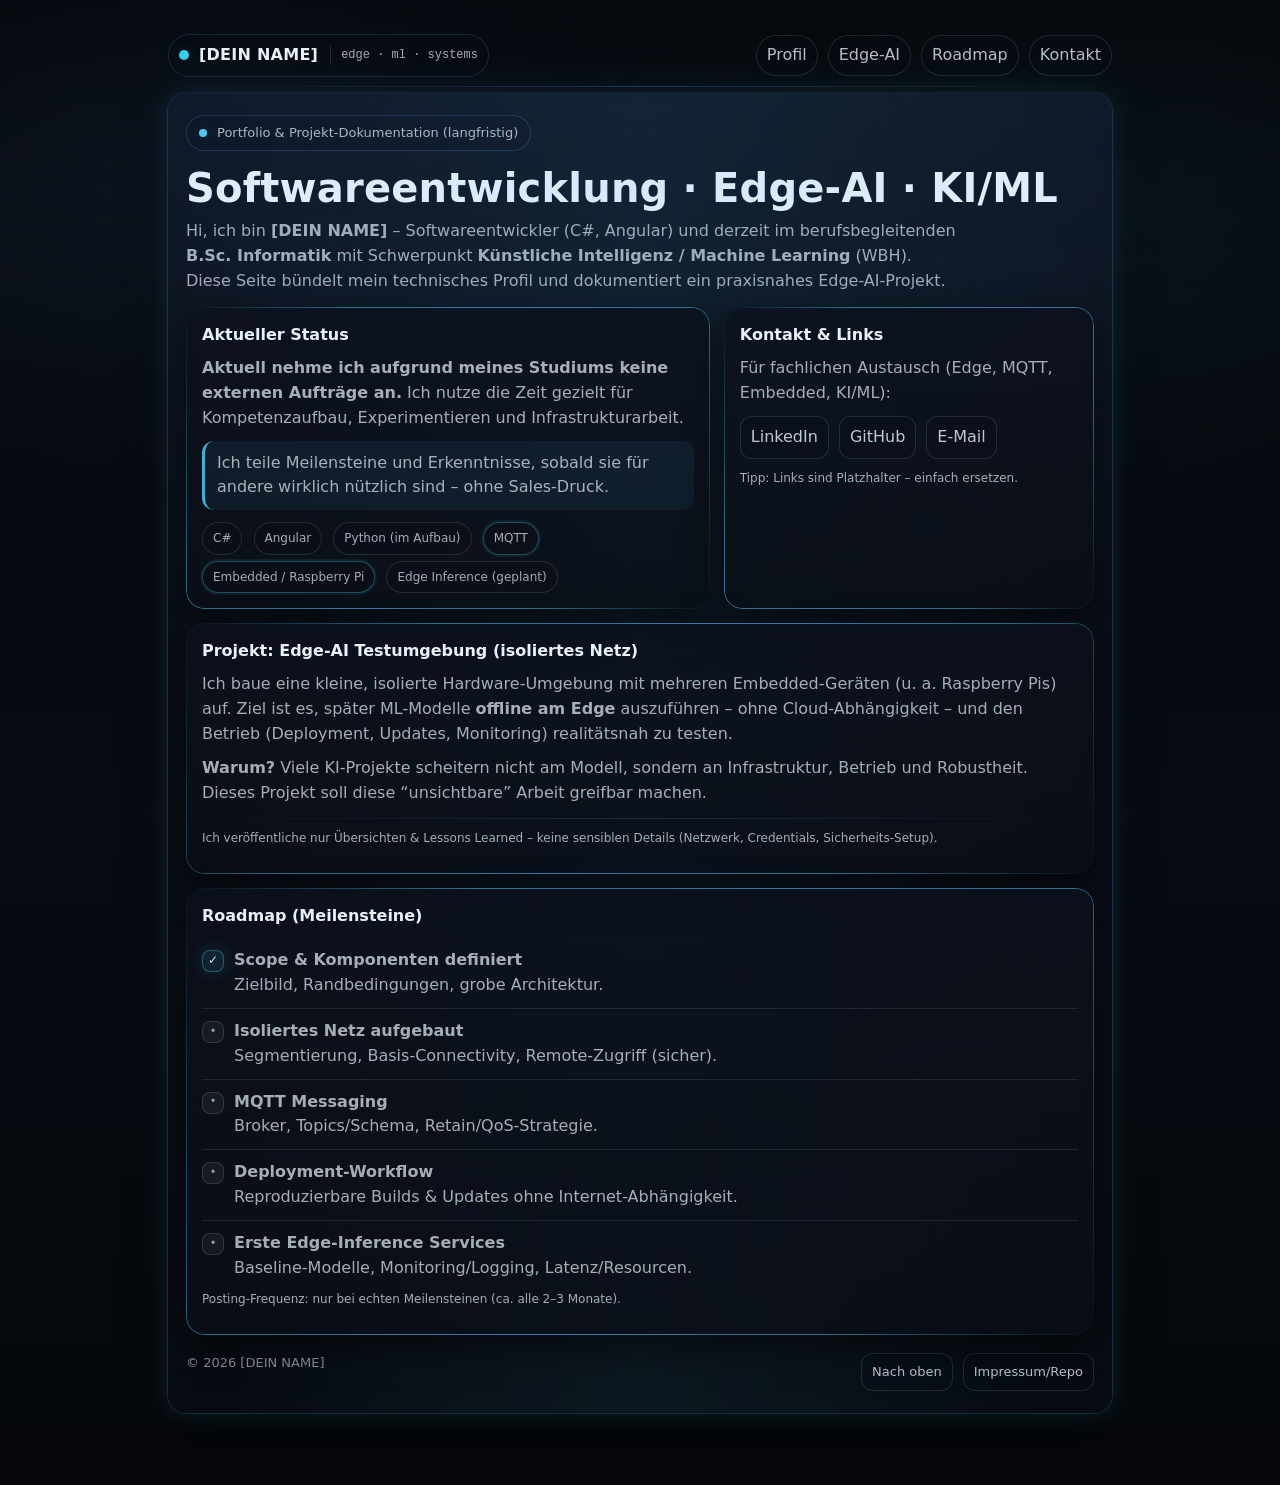
==== index.html @ f9fa4f72 "change filename" ====
<!doctype html>
<html lang="de">
<head>
  <meta charset="utf-8" />
  <meta name="viewport" content="width=device-width, initial-scale=1" />
  <title>[DEIN NAME] – Softwareentwicklung · Edge-AI · KI/ML</title>
  <meta name="description" content="Technisches Portfolio & Dokumentation eines Edge-AI-Projekts (Embedded, MQTT, Offline-Inference) – aktuell im B.Sc. Informatik mit Schwerpunkt KI/ML." />

  <style>
    :root{
      --bg0:#05070b;
      --bg1:#070b12;

      --panelA:rgba(12,17,28,.82);
      --panelB:rgba(10,14,22,.72);

      --text:#e8f1fb;
      --muted:rgba(232,241,251,.70);

      --a1:#4cc9f0;   /* neon cyan */
      --a2:#60a5fa;   /* soft blue */
      --a3:#22d3ee;   /* bright cyan */

      --shadow:0 14px 38px rgba(0,0,0,.50);
      --radius:18px;
      --max:980px;

      --mono: ui-monospace, SFMono-Regular, Menlo, Monaco, Consolas, "Liberation Mono", "Courier New", monospace;
      --sans: ui-sans-serif, system-ui, -apple-system, Segoe UI, Roboto, Helvetica, Arial, "Apple Color Emoji","Segoe UI Emoji";
    }

    *{ box-sizing:border-box; }
    html{ scroll-behavior:smooth; }
    body{
      margin:0;
      font-family:var(--sans);
      color:var(--text);
      line-height:1.55;
      background:
        radial-gradient(1100px 580px at 16% 10%, rgba(96,165,250,.10), transparent 60%),
        radial-gradient(1000px 600px at 84% 12%, rgba(76,201,240,.08), transparent 55%),
        linear-gradient(180deg, var(--bg0), var(--bg1) 55%, var(--bg0));
    }

    /* Top-Fade als Seiten-Overlay (statt Header-Fläche) */
    body::before{
      content:"";
      position:fixed;
      inset:0;
      pointer-events:none;
      z-index:5;
      background: linear-gradient(
        180deg,
        rgba(5,7,11,.55) 0%,
        rgba(5,7,11,.22) 18%,
        rgba(5,7,11,.06) 32%,
        transparent 46%
      );
    }

    /* Subtiles Tron-Grid (maskiert) */
    .gridlines{
      position:fixed;
      inset:0;
      pointer-events:none;
      z-index:1;
      opacity:.45;
      background:
        linear-gradient(to right, rgba(96,165,250,.07) 1px, transparent 1px),
        linear-gradient(to bottom, rgba(96,165,250,.05) 1px, transparent 1px);
      background-size:84px 84px;
      mask-image: radial-gradient(920px 520px at 28% 20%, rgba(0,0,0,.88), transparent 72%);
    }

    a{
      color:var(--text);
      text-decoration:none;
      border-bottom:1px solid rgba(232,241,251,.22);
    }
    a:hover{ border-bottom-color:rgba(232,241,251,.55); }

    .wrap{
      position:relative;
      z-index:10;
      max-width:var(--max);
      margin:0 auto;
      padding: 20px 18px 72px;
    }

    /* Header: komplett transparent, nur Blur + Linie */
    header{
      position:sticky;
      top:0;
      z-index:30;

      display:flex;
      align-items:center;
      justify-content:space-between;
      gap:14px;

      padding: 14px 0 16px;

      background: transparent;
      backdrop-filter: blur(10px);
      -webkit-backdrop-filter: blur(10px);
    }

    header::after{
      content:"";
      position:absolute;
      left:0; right:0;
      bottom: 6px;
      height:1px;
      background: linear-gradient(90deg, transparent, rgba(96,165,250,.45), transparent);
      opacity:.55;
      pointer-events:none;
    }

    .brand{
      display:flex;
      align-items:center;
      gap:10px;

      padding: 8px 10px;
      border-radius:999px;

      background: rgba(10,14,22,.18);
      border: 1px solid rgba(96,165,250,.18);
    }
    .brand .mark{
      width:10px; height:10px; border-radius:999px;
      background: radial-gradient(circle at 30% 30%, var(--a3), var(--a1));
      box-shadow: 0 0 18px rgba(76,201,240,.22);
    }
    .brand .name{ font-weight:650; letter-spacing:.25px; }
    .brand .tag{
      font-family:var(--mono);
      font-size:12px;
      color:rgba(232,241,251,.70);
      border-left:1px solid rgba(232,241,251,.14);
      padding-left:10px;
      margin-left:2px;
      white-space:nowrap;
    }

    nav{ display:flex; gap:10px; flex-wrap:wrap; }
    nav a{
      border-bottom:none;
      padding:7px 10px;
      border-radius:999px;
      border:1px solid rgba(232,241,251,.12);
      background: rgba(10,14,22,.18);
      color:rgba(232,241,251,.78);
    }
    nav a:hover{
      border-color: rgba(76,201,240,.32);
      box-shadow: 0 0 18px rgba(76,201,240,.16);
      color: var(--text);
    }

    /* Hero */
    .hero{
      position:relative;
      border-radius: var(--radius);
      padding: 22px 18px;
      background: linear-gradient(180deg, rgba(12,17,28,.90), rgba(10,14,22,.66));
      box-shadow:
        0 0 0 1px rgba(96,165,250,.18),
        0 0 26px rgba(76,201,240,.16),
        0 20px 44px rgba(0,0,0,.55);
      overflow:hidden;
    }
    .hero::before{
      content:"";
      position:absolute;
      inset:0;
      background:
        linear-gradient(90deg, transparent, rgba(76,201,240,.10), transparent),
        linear-gradient(180deg, rgba(96,165,250,.10), transparent 45%);
      opacity:.65;
      pointer-events:none;
    }

    .kicker{
      display:inline-flex;
      align-items:center;
      gap:10px;
      padding:7px 12px;
      border-radius:999px;
      border:1px solid rgba(96,165,250,.22);
      background: rgba(10,14,22,.28);
      color: rgba(232,241,251,.75);
      font-size:13px;
    }
    .kicker .dot{
      width:8px; height:8px; border-radius:999px;
      background: var(--a1);
      box-shadow: 0 0 18px rgba(76,201,240,.22);
    }

    h1{
      margin: 14px 0 8px;
      font-size: clamp(26px, 4vw, 40px);
      line-height:1.15;
      letter-spacing:.2px;
    }
    .sub{ margin:0; color: var(--muted); max-width: 76ch; }

    /* Grid */
    .grid{
      display:grid;
      grid-template-columns: repeat(12, 1fr);
      gap:14px;
      margin-top:14px;
    }
    .span-7{ grid-column: span 7; }
    .span-5{ grid-column: span 5; }
    .span-12{ grid-column: span 12; }

    /* Cards: Tron-Rahmen ohne HTML-Ecken */
    .card{
      position:relative;
      border-radius: var(--radius);
      padding: 16px;
      background: linear-gradient(180deg, var(--panelA), var(--panelB));
      box-shadow: var(--shadow);
      overflow:hidden;
    }

    /* 1) Gradient-Rahmen (stabil, kein Layoutbruch) */
    .card::before{
      content:"";
      position:absolute;
      inset:0;
      border-radius:inherit;
      padding:1px;
      background: linear-gradient(120deg,
        transparent 0%,
        rgba(76,201,240,.72) 24%,
        rgba(96,165,250,.92) 50%,
        rgba(76,201,240,.72) 76%,
        transparent 100%);
      -webkit-mask:
        linear-gradient(#000 0 0) content-box,
        linear-gradient(#000 0 0);
      -webkit-mask-composite: xor;
              mask-composite: exclude;
      pointer-events:none;
      opacity:.72;
    }

    /* 2) Corner-Segmente per CSS (keine Spans mehr) */
    .card{
      --c: rgba(96,165,250,.90);
      --cw: 16px;   /* Corner-Länge */
      --ct: 2px;    /* Corner-Dicke */
      --ci: 10px;   /* Corner-Abstand nach innen */
    }

    .card .corners{
      position:absolute;
      inset:0;
      border-radius:inherit;
      pointer-events:none;
      /* 8 Linien: je 2 pro Ecke (horizontal + vertikal) */
      background:
        /* TL */
        linear-gradient(var(--c),var(--c)) left  var(--ci) top    var(--ci) / var(--cw) var(--ct) no-repeat,
        linear-gradient(var(--c),var(--c)) left  var(--ci) top    var(--ci) / var(--ct) var(--cw) no-repeat,
        /* TR */
        linear-gradient(var(--c),var(--c)) right var(--ci) top    var(--ci) / var(--cw) var(--ct) no-repeat,
        linear-gradient(var(--c),var(--c)) right var(--ci) top    var(--ci) / var(--ct) var(--cw) no-repeat,
        /* BL */
        linear-gradient(var(--c),var(--c)) left  var(--ci) bottom var(--ci) / var(--cw) var(--ct) no-repeat,
        linear-gradient(var(--c),var(--c)) left  var(--ci) bottom var(--ci) / var(--ct) var(--cw) no-repeat,
        /* BR */
        linear-gradient(var(--c),var(--c)) right var(--ci) bottom var(--ci) / var(--cw) var(--ct) no-repeat,
        linear-gradient(var(--c),var(--c)) right var(--ci) bottom var(--ci) / var(--ct) var(--cw) no-repeat;
      filter: drop-shadow(0 0 10px rgba(76,201,240,.14));
      opacity:.78;
    }

    /* 3) Subtiles Glow (nur als Effekt, nicht als Rahmen) */
    .card::after{
      content:"";
      position:absolute;
      inset:-1px;
      border-radius:inherit;
      box-shadow:
        0 0 18px rgba(76,201,240,.20),
        inset 0 0 14px rgba(76,201,240,.07);
      opacity:.52;
      pointer-events:none;
      transition: opacity .18s ease;
    }
    .card:hover::after{ opacity:.82; }

    .card h2{ margin:0 0 8px; font-size:16px; }
    .card p{ margin:0 0 10px; color: var(--muted); }

    .note{
      border-left: 3px solid rgba(76,201,240,.85);
      padding: 10px 12px;
      background: rgba(76,201,240,.07);
      border-radius: 12px;
      color: var(--muted);
    }

    .badges{ margin-top: 6px; }
    .badge{
      display:inline-block;
      padding:6px 10px;
      border-radius:999px;
      border:1px solid rgba(232,241,251,.12);
      background: rgba(10,14,22,.20);
      color: rgba(232,241,251,.70);
      font-size:12px;
      margin: 6px 6px 0 0;
    }
    .badge.accent{
      border-color: rgba(76,201,240,.35);
      box-shadow: 0 0 0 2px rgba(76,201,240,.08);
    }

    .links{ display:flex; gap:10px; flex-wrap:wrap; }
    .links a{
      border-bottom:none;
      padding:8px 10px;
      border-radius: 12px;
      border:1px solid rgba(232,241,251,.12);
      background: rgba(10,14,22,.18);
      color: rgba(232,241,251,.82);
    }
    .links a:hover{
      border-color: rgba(76,201,240,.32);
      box-shadow: 0 0 18px rgba(76,201,240,.16);
    }

    .divider{
      height:1px;
      background: linear-gradient(90deg, transparent, rgba(96,165,250,.25), transparent);
      margin-top: 12px;
      opacity: .75;
    }

    /* Roadmap */
    .roadmap{ list-style:none; padding:0; margin:10px 0 0; }
    .roadmap li{
      display:flex;
      gap:10px;
      align-items:flex-start;
      padding:10px 0;
      border-top:1px solid rgba(232,241,251,.10);
      color: var(--muted);
    }
    .roadmap li:first-child{ border-top:none; }
    .check, .todo{
      width:22px; height:22px;
      border-radius:8px;
      display:grid; place-items:center;
      flex:0 0 auto;
      margin-top:2px;
      font-family:var(--mono);
      font-size:12px;
      border:1px solid rgba(232,241,251,.14);
    }
    .check{
      background: rgba(76,201,240,.10);
      border-color: rgba(76,201,240,.35);
      box-shadow: 0 0 18px rgba(76,201,240,.16);
      color: rgba(232,241,251,.92);
    }
    .todo{
      background: rgba(232,241,251,.05);
      color: rgba(232,241,251,.60);
    }

    footer{
      margin-top:18px;
      color: rgba(232,241,251,.60);
      font-size:13px;
      display:flex;
      justify-content:space-between;
      gap:10px;
      flex-wrap:wrap;
    }
    .small{ color: rgba(232,241,251,.58); font-size:12px; }

    @media (max-width: 860px){
      .span-7, .span-5{ grid-column: span 12; }
      nav{ display:none; }
      header{ padding-bottom:14px; }
    }
  </style>
</head>

<body>
  <div class="gridlines" aria-hidden="true"></div>

  <div class="wrap">
    <header>
      <div class="brand">
        <span class="mark" aria-hidden="true"></span>
        <span class="name">[DEIN NAME]</span>
        <span class="tag">edge · ml · systems</span>
        <!-- Logo später:
          <img src="logo.png" alt="[DEIN NAME] Logo" style="height:28px; margin-left:8px;" />
        -->
      </div>

      <nav>
        <a href="#profil">Profil</a>
        <a href="#projekt">Edge-AI</a>
        <a href="#roadmap">Roadmap</a>
        <a href="#kontakt">Kontakt</a>
      </nav>
    </header>

    <section class="hero" id="profil">
      <span class="kicker"><span class="dot"></span> Portfolio & Projekt-Dokumentation (langfristig)</span>

      <h1>Softwareentwicklung · Edge-AI · KI/ML</h1>
      <p class="sub">
        Hi, ich bin <strong>[DEIN NAME]</strong> – Softwareentwickler (C#, Angular) und derzeit im berufsbegleitenden
        <strong>B.Sc. Informatik</strong> mit Schwerpunkt <strong>Künstliche Intelligenz / Machine Learning</strong> (WBH).
        Diese Seite bündelt mein technisches Profil und dokumentiert ein praxisnahes Edge-AI-Projekt.
      </p>

      <div class="grid">
        <div class="card span-7">
          <h2>Aktueller Status</h2>
          <p>
            <strong>Aktuell nehme ich aufgrund meines Studiums keine externen Aufträge an.</strong>
            Ich nutze die Zeit gezielt für Kompetenzaufbau, Experimentieren und Infrastrukturarbeit.
          </p>
          <div class="note">
            Ich teile Meilensteine und Erkenntnisse, sobald sie für andere wirklich nützlich sind – ohne Sales-Druck.
          </div>

          <div class="badges">
            <span class="badge">C#</span>
            <span class="badge">Angular</span>
            <span class="badge">Python (im Aufbau)</span>
            <span class="badge accent">MQTT</span>
            <span class="badge accent">Embedded / Raspberry Pi</span>
            <span class="badge">Edge Inference (geplant)</span>
          </div>
        </div>

        <div class="card span-5" id="kontakt">
          <h2>Kontakt & Links</h2>
          <p>Für fachlichen Austausch (Edge, MQTT, Embedded, KI/ML):</p>
          <div class="links">
            <a href="[LINKEDIN-URL]" target="_blank" rel="noreferrer">LinkedIn</a>
            <a href="[GITHUB-URL]" target="_blank" rel="noreferrer">GitHub</a>
            <a href="mailto:[DEINE-MAIL]">E-Mail</a>
          </div>
          <p class="small" style="margin-top:10px;">Tipp: Links sind Platzhalter – einfach ersetzen.</p>
        </div>

        <div class="card span-12" id="projekt">
          <h2>Projekt: Edge-AI Testumgebung (isoliertes Netz)</h2>
          <p>
            Ich baue eine kleine, isolierte Hardware-Umgebung mit mehreren Embedded-Geräten (u. a. Raspberry Pis) auf.
            Ziel ist es, später ML-Modelle <strong>offline am Edge</strong> auszuführen – ohne Cloud-Abhängigkeit – und den Betrieb
            (Deployment, Updates, Monitoring) realitätsnah zu testen.
          </p>
          <p>
            <strong>Warum?</strong> Viele KI-Projekte scheitern nicht am Modell, sondern an Infrastruktur, Betrieb und Robustheit.
            Dieses Projekt soll diese “unsichtbare” Arbeit greifbar machen.
          </p>
          <div class="divider" aria-hidden="true"></div>
          <p class="small" style="margin-top:10px;">
            Ich veröffentliche nur Übersichten & Lessons Learned – keine sensiblen Details (Netzwerk, Credentials, Sicherheits-Setup).
          </p>
        </div>

        <div class="card span-12" id="roadmap">
          <h2>Roadmap (Meilensteine)</h2>
          <ul class="roadmap">
            <li>
              <span class="check">✓</span>
              <div><strong>Scope & Komponenten definiert</strong><br/>Zielbild, Randbedingungen, grobe Architektur.</div>
            </li>
            <li>
              <span class="todo">•</span>
              <div><strong>Isoliertes Netz aufgebaut</strong><br/>Segmentierung, Basis-Connectivity, Remote-Zugriff (sicher).</div>
            </li>
            <li>
              <span class="todo">•</span>
              <div><strong>MQTT Messaging</strong><br/>Broker, Topics/Schema, Retain/QoS-Strategie.</div>
            </li>
            <li>
              <span class="todo">•</span>
              <div><strong>Deployment-Workflow</strong><br/>Reproduzierbare Builds & Updates ohne Internet-Abhängigkeit.</div>
            </li>
            <li>
              <span class="todo">•</span>
              <div><strong>Erste Edge-Inference Services</strong><br/>Baseline-Modelle, Monitoring/Logging, Latenz/Resourcen.</div>
            </li>
          </ul>
          <p class="small">Posting-Frequenz: nur bei echten Meilensteinen (ca. alle 2–3 Monate).</p>
        </div>
      </div>

      <footer>
        <div>© <span id="year"></span> [DEIN NAME]</div>
        <div class="links">
          <a href="#profil">Nach oben</a>
          <a href="[IMPRINT-URL-ODER-REPO]" target="_blank" rel="noreferrer">Impressum/Repo</a>
        </div>
      </footer>
    </section>
  </div>

  <script>
    document.getElementById("year").textContent = new Date().getFullYear();
  </script>
</body>
</html>
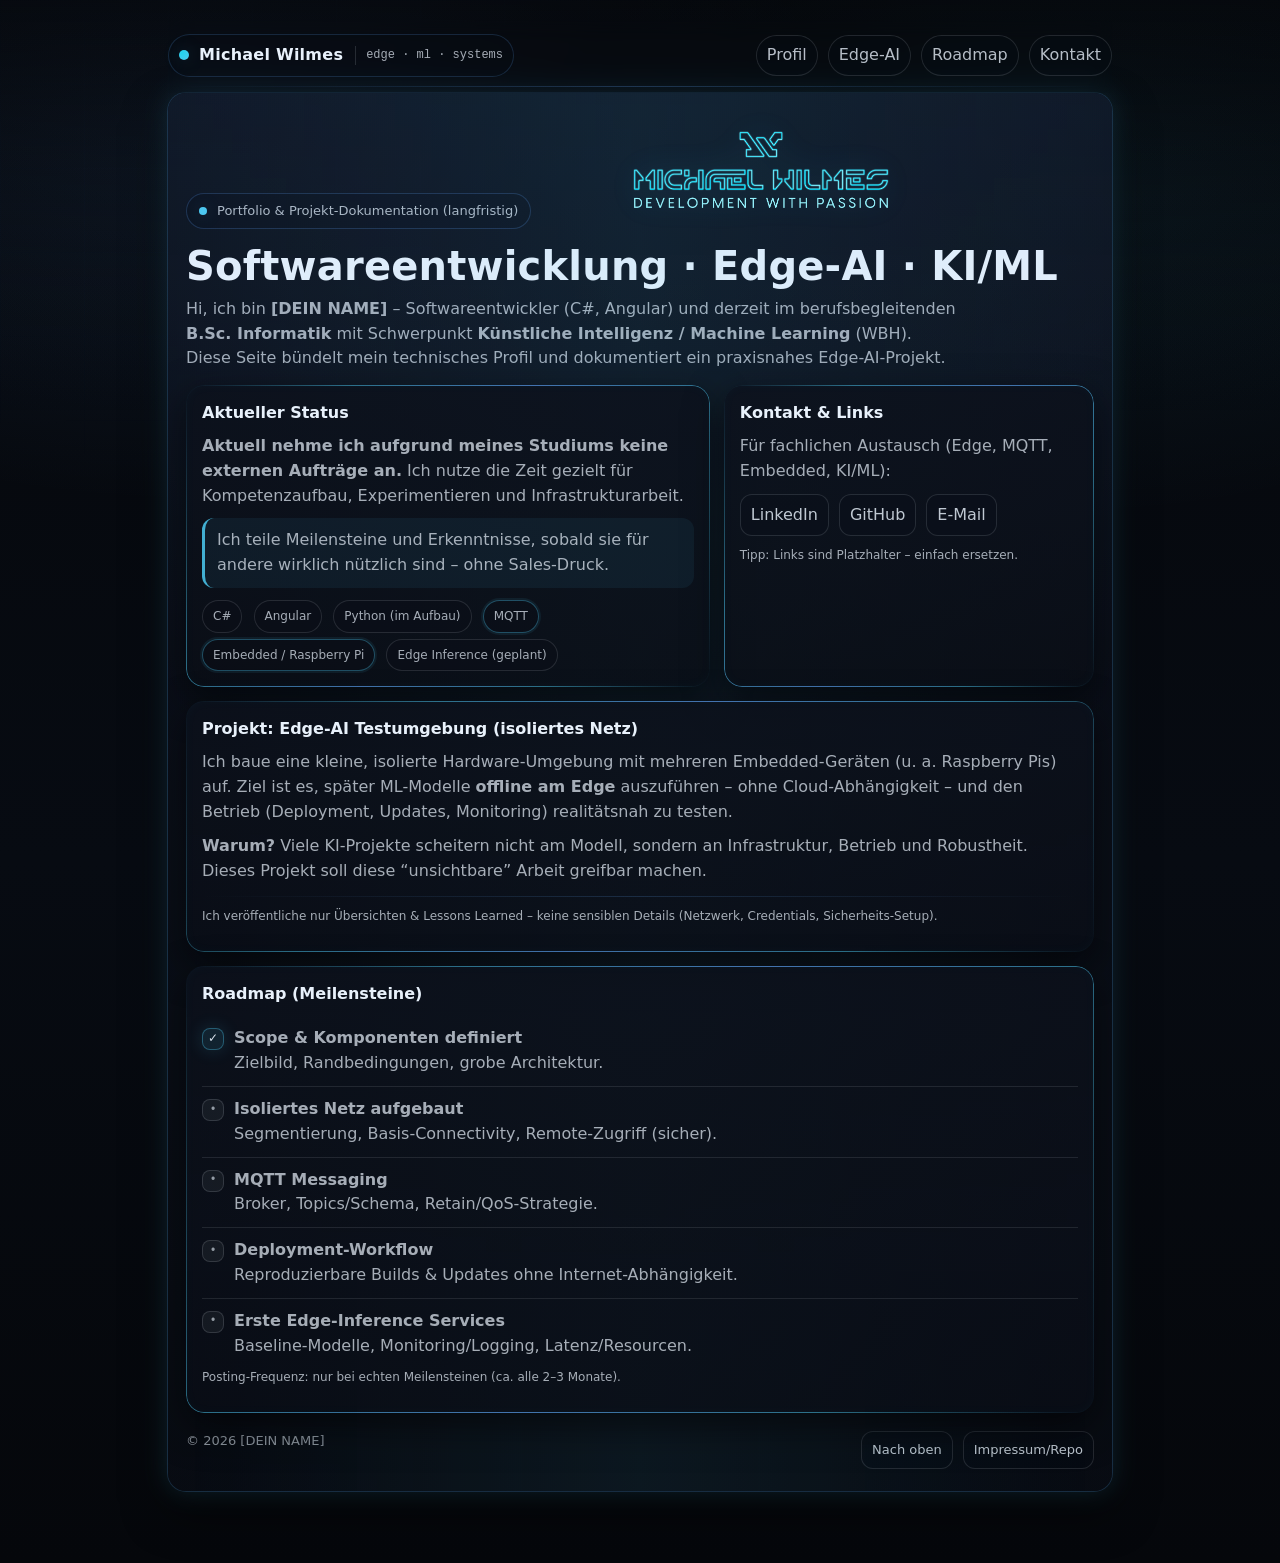
==== commit 6adeb263: "change logo" ====
--- a/index.html
+++ b/index.html
@@ -386,6 +386,37 @@
     }
     .small{ color: rgba(232,241,251,.58); font-size:12px; }
 
+    .brand img.logo {
+  height: 34px;           /* Header-Größe */
+  width: auto;
+  display: block;
+  opacity: .95;           /* leicht gedimmt, wirkt edel */
+  filter: drop-shadow(0 0 10px rgba(76,201,240,.18));
+}
+
+@media (max-width: 860px){
+  .brand img.logo { height: 30px; }
+}
+
+/* Optional: großes Logo im Hero */
+.hero-logo {
+  margin: 10px 0 6px;
+  display: inline-flex;
+  align-items: center;
+  gap: 12px;
+}
+
+.hero-logo img {
+  height: 90px;           /* Hero-Größe */
+  width: auto;
+  display: block;
+  filter: drop-shadow(0 0 18px rgba(76,201,240,.22));
+  opacity: .98;
+}
+
+@media (max-width: 860px){
+  .hero-logo img { height: 70px; }
+}
     @media (max-width: 860px){
       .span-7, .span-5{ grid-column: span 12; }
       nav{ display:none; }
@@ -401,7 +432,7 @@
     <header>
       <div class="brand">
         <span class="mark" aria-hidden="true"></span>
-        <span class="name">[DEIN NAME]</span>
+        <span class="name">Michael Wilmes</span>
         <span class="tag">edge · ml · systems</span>
         <!-- Logo später:
           <img src="logo.png" alt="[DEIN NAME] Logo" style="height:28px; margin-left:8px;" />
@@ -418,6 +449,9 @@
 
     <section class="hero" id="profil">
       <span class="kicker"><span class="dot"></span> Portfolio & Projekt-Dokumentation (langfristig)</span>
+      <div class="hero-logo">
+        <img src="assets/logo_2.png" alt="Michael Wilmes Logo" />
+      </div>
 
       <h1>Softwareentwicklung · Edge-AI · KI/ML</h1>
       <p class="sub">
@@ -517,4 +551,5 @@
     document.getElementById("year").textContent = new Date().getFullYear();
   </script>
 </body>
+
 </html>
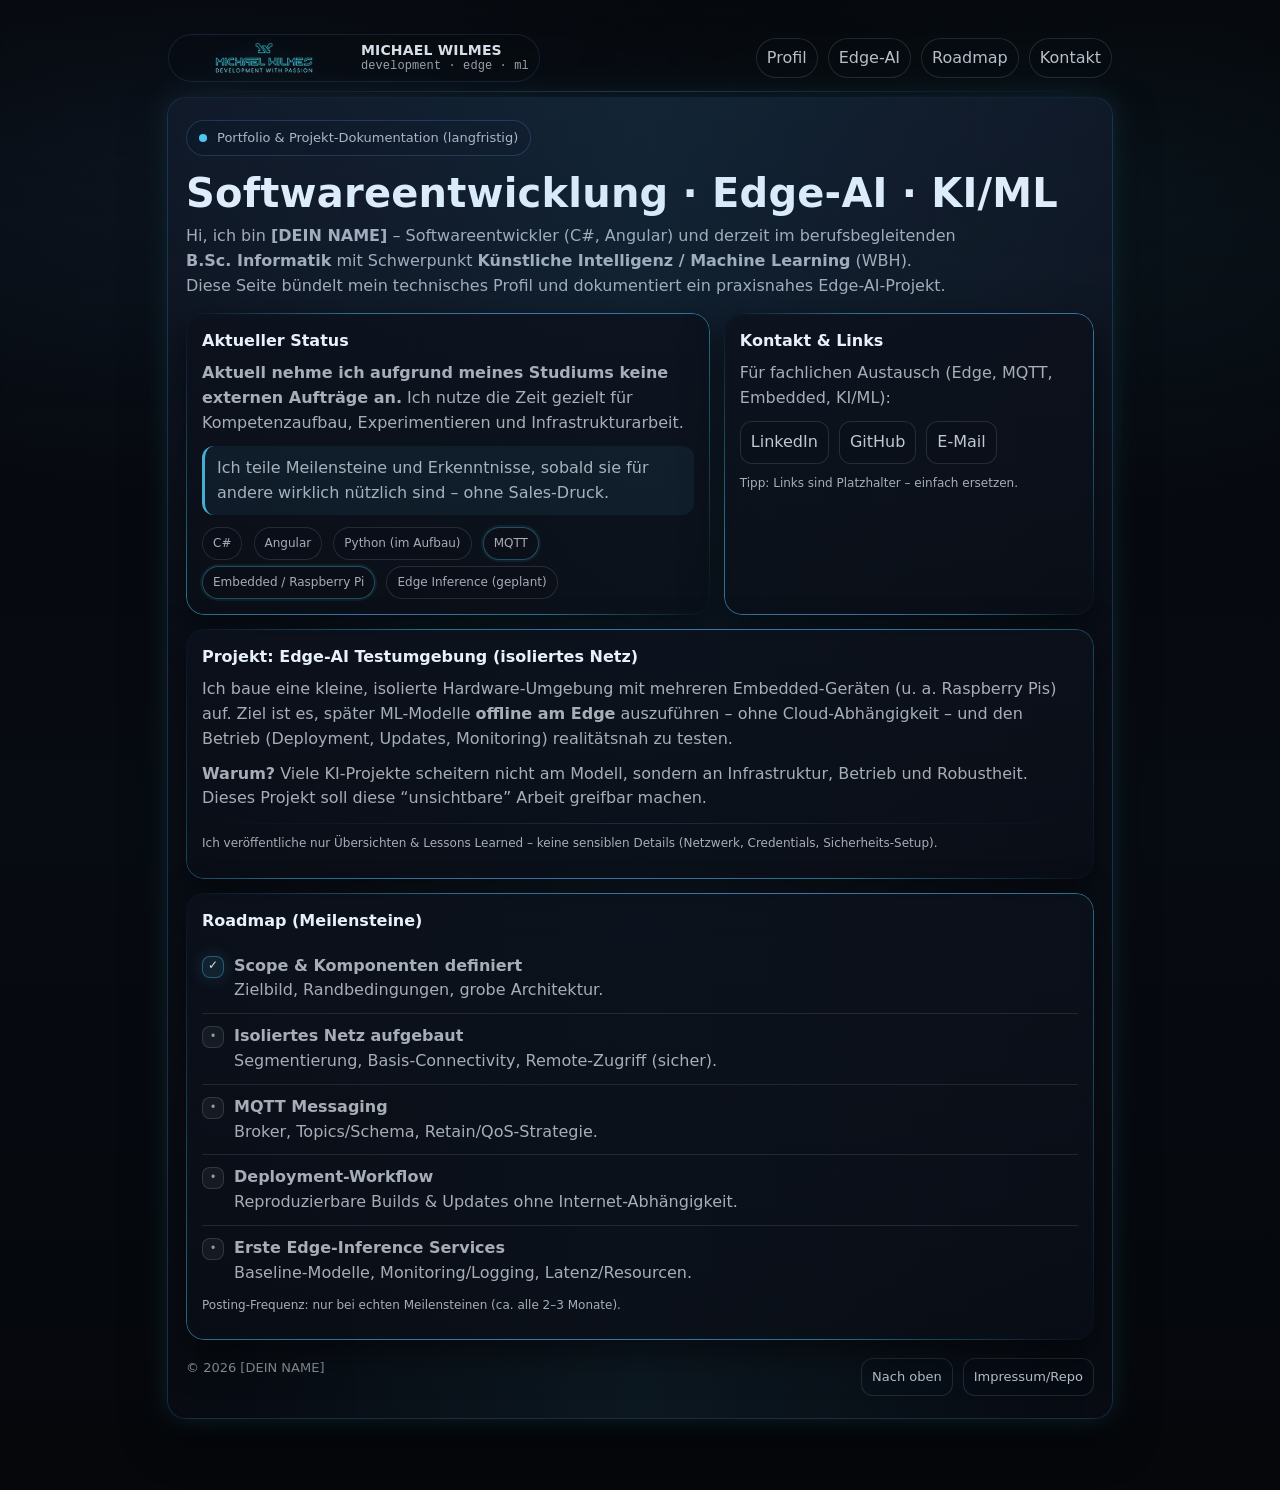
==== commit 82adb4db: "more changes" ====
--- a/index.html
+++ b/index.html
@@ -88,60 +88,87 @@
     }
 
     /* Header: komplett transparent, nur Blur + Linie */
-    header{
-      position:sticky;
-      top:0;
-      z-index:30;
-
-      display:flex;
-      align-items:center;
-      justify-content:space-between;
-      gap:14px;
-
-      padding: 14px 0 16px;
-
-      background: transparent;
-      backdrop-filter: blur(10px);
-      -webkit-backdrop-filter: blur(10px);
-    }
-
-    header::after{
-      content:"";
-      position:absolute;
-      left:0; right:0;
-      bottom: 6px;
-      height:1px;
-      background: linear-gradient(90deg, transparent, rgba(96,165,250,.45), transparent);
-      opacity:.55;
-      pointer-events:none;
-    }
-
-    .brand{
-      display:flex;
-      align-items:center;
-      gap:10px;
-
-      padding: 8px 10px;
-      border-radius:999px;
-
-      background: rgba(10,14,22,.18);
-      border: 1px solid rgba(96,165,250,.18);
-    }
-    .brand .mark{
-      width:10px; height:10px; border-radius:999px;
-      background: radial-gradient(circle at 30% 30%, var(--a3), var(--a1));
-      box-shadow: 0 0 18px rgba(76,201,240,.22);
-    }
-    .brand .name{ font-weight:650; letter-spacing:.25px; }
-    .brand .tag{
-      font-family:var(--mono);
-      font-size:12px;
-      color:rgba(232,241,251,.70);
-      border-left:1px solid rgba(232,241,251,.14);
-      padding-left:10px;
-      margin-left:2px;
-      white-space:nowrap;
-    }
+header{
+  position: sticky;
+  top: 0;
+  z-index: 30;
+
+  display: flex;
+  align-items: center;
+  justify-content: space-between;
+  gap: 14px;
+
+  padding: 14px 0 16px;
+
+  /* WICHTIG: kein eigener Hintergrund */
+  background: transparent;
+
+  /* Blur ja, aber ohne dunklen Balken */
+  backdrop-filter: blur(8px);
+  -webkit-backdrop-filter: blur(8px);
+}
+
+/* nur eine Tron-Linie, kein Block */
+header::after{
+  content:"";
+  position:absolute;
+  left:0; right:0;
+  bottom: 6px;
+  height:1px;
+  background: linear-gradient(90deg, transparent, rgba(96,165,250,.45), transparent);
+  opacity:.55;
+  pointer-events:none;
+}
+
+.brand{
+  display:flex;
+  align-items:center;
+  gap:12px;
+
+  /* Dezent, damit es nicht wie ein Button wirkt */
+  padding: 6px 10px;
+  border-radius: 999px;
+
+  background: rgba(10,14,22,.08);
+  border: 1px solid rgba(96,165,250,.14);
+}
+
+.brand img.logo{
+  height: 34px;
+  width: auto;
+  display:block;
+  flex: 0 0 auto;
+  opacity: .98;
+  filter: drop-shadow(0 0 10px rgba(76,201,240,.14));
+}
+
+.brand-text{
+  display:flex;
+  flex-direction:column;
+  gap:2px;
+  line-height:1.1;
+}
+
+.brand-name{
+  font-weight: 650;
+  letter-spacing: .18px;
+  font-size: 14px;
+  color: rgba(232,241,251,.92);
+}
+
+.brand-tag{
+  font-family: var(--mono);
+  font-size: 12px;
+  letter-spacing: .10px;
+  color: rgba(232,241,251,.65);
+}
+
+@media (max-width: 860px){
+  .brand{ padding: 6px 9px; gap:10px; }
+  .brand img.logo{ height: 30px; }
+  .brand-name{ font-size: 13px; }
+  .brand-tag{ font-size: 11px; }
+}
 
     nav{ display:flex; gap:10px; flex-wrap:wrap; }
     nav a{
@@ -430,14 +457,14 @@
 
   <div class="wrap">
     <header>
-      <div class="brand">
-        <span class="mark" aria-hidden="true"></span>
-        <span class="name">Michael Wilmes</span>
-        <span class="tag">edge · ml · systems</span>
-        <!-- Logo später:
-          <img src="logo.png" alt="[DEIN NAME] Logo" style="height:28px; margin-left:8px;" />
-        -->
+    <div class="brand">
+      <img class="logo" src="assets/logo_2.png" alt="Michael Wilmes Logo" />
+      <div class="brand-text">
+        <div class="brand-name">MICHAEL WILMES</div>
+        <div class="brand-tag">development · edge · ml</div>
       </div>
+    </div>
+
 
       <nav>
         <a href="#profil">Profil</a>
@@ -449,9 +476,7 @@
 
     <section class="hero" id="profil">
       <span class="kicker"><span class="dot"></span> Portfolio & Projekt-Dokumentation (langfristig)</span>
-      <div class="hero-logo">
-        <img src="assets/logo_2.png" alt="Michael Wilmes Logo" />
-      </div>
+ 
 
       <h1>Softwareentwicklung · Edge-AI · KI/ML</h1>
       <p class="sub">
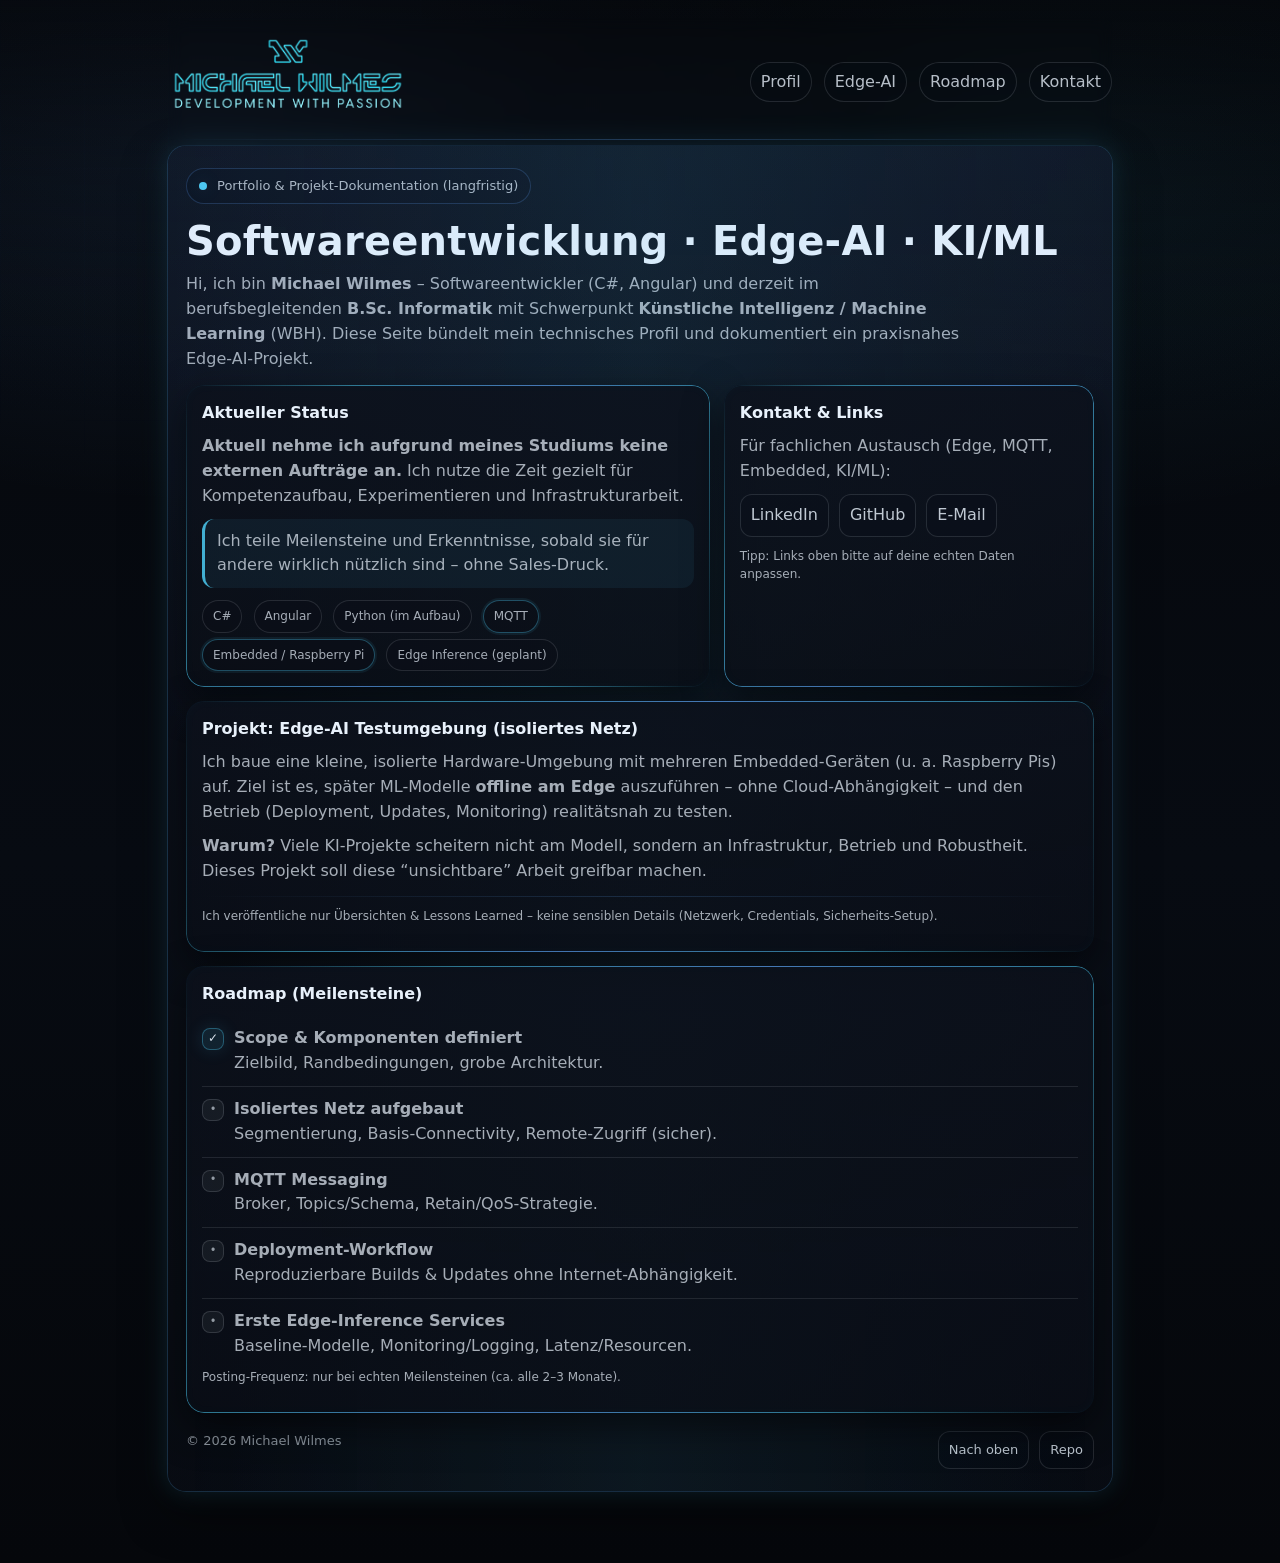
==== commit 66be68d1: "adapt logo" ====
--- a/index.html
+++ b/index.html
@@ -3,10 +3,14 @@
 <head>
   <meta charset="utf-8" />
   <meta name="viewport" content="width=device-width, initial-scale=1" />
-  <title>[DEIN NAME] – Softwareentwicklung · Edge-AI · KI/ML</title>
-  <meta name="description" content="Technisches Portfolio & Dokumentation eines Edge-AI-Projekts (Embedded, MQTT, Offline-Inference) – aktuell im B.Sc. Informatik mit Schwerpunkt KI/ML." />
+  <title>Michael Wilmes – Softwareentwicklung · Edge-AI · KI/ML</title>
+  <meta name="description" content="Technisches Portfolio & Dokumentation eines Edge-AI-Projekts (Embedded, MQTT, Offline-Inference) – B.Sc. Informatik mit Schwerpunkt KI/ML." />
 
   <style>
+    /* ==========================================================
+       TRON (dezent, seriös, lesbar) – kompletter Style-Branch
+       ========================================================== */
+
     :root{
       --bg0:#05070b;
       --bg1:#070b12;
@@ -20,6 +24,8 @@
       --a1:#4cc9f0;   /* neon cyan */
       --a2:#60a5fa;   /* soft blue */
       --a3:#22d3ee;   /* bright cyan */
+
+      --line:rgba(232,241,251,.12);
 
       --shadow:0 14px 38px rgba(0,0,0,.50);
       --radius:18px;
@@ -36,13 +42,14 @@
       font-family:var(--sans);
       color:var(--text);
       line-height:1.55;
+
       background:
         radial-gradient(1100px 580px at 16% 10%, rgba(96,165,250,.10), transparent 60%),
         radial-gradient(1000px 600px at 84% 12%, rgba(76,201,240,.08), transparent 55%),
         linear-gradient(180deg, var(--bg0), var(--bg1) 55%, var(--bg0));
     }
 
-    /* Top-Fade als Seiten-Overlay (statt Header-Fläche) */
+    /* Top-Fade als Seiten-Overlay (verhindert abgesetzten Header) */
     body::before{
       content:"";
       position:fixed;
@@ -84,94 +91,66 @@
       z-index:10;
       max-width:var(--max);
       margin:0 auto;
-      padding: 20px 18px 72px;
-    }
-
-    /* Header: komplett transparent, nur Blur + Linie */
-header{
-  position: sticky;
-  top: 0;
-  z-index: 30;
-
-  display: flex;
-  align-items: center;
-  justify-content: space-between;
-  gap: 14px;
-
-  padding: 14px 0 16px;
-
-  /* WICHTIG: kein eigener Hintergrund */
-  background: transparent;
-
-  /* Blur ja, aber ohne dunklen Balken */
-  backdrop-filter: blur(8px);
-  -webkit-backdrop-filter: blur(8px);
-}
-
-/* nur eine Tron-Linie, kein Block */
-header::after{
-  content:"";
-  position:absolute;
-  left:0; right:0;
-  bottom: 6px;
-  height:1px;
-  background: linear-gradient(90deg, transparent, rgba(96,165,250,.45), transparent);
-  opacity:.55;
-  pointer-events:none;
-}
-
-.brand{
-  display:flex;
-  align-items:center;
-  gap:12px;
-
-  /* Dezent, damit es nicht wie ein Button wirkt */
-  padding: 6px 10px;
-  border-radius: 999px;
-
-  background: rgba(10,14,22,.08);
-  border: 1px solid rgba(96,165,250,.14);
-}
-
-.brand img.logo{
-  height: 34px;
-  width: auto;
-  display:block;
-  flex: 0 0 auto;
-  opacity: .98;
-  filter: drop-shadow(0 0 10px rgba(76,201,240,.14));
-}
-
-.brand-text{
-  display:flex;
-  flex-direction:column;
-  gap:2px;
-  line-height:1.1;
-}
-
-.brand-name{
-  font-weight: 650;
-  letter-spacing: .18px;
-  font-size: 14px;
-  color: rgba(232,241,251,.92);
-}
-
-.brand-tag{
-  font-family: var(--mono);
-  font-size: 12px;
-  letter-spacing: .10px;
-  color: rgba(232,241,251,.65);
-}
-
-@media (max-width: 860px){
-  .brand{ padding: 6px 9px; gap:10px; }
-  .brand img.logo{ height: 30px; }
-  .brand-name{ font-size: 13px; }
-  .brand-tag{ font-size: 11px; }
-}
-
-    nav{ display:flex; gap:10px; flex-wrap:wrap; }
-    nav a{
+      padding: 18px 18px 72px;
+    }
+
+    /* ==========================================================
+       Header (Logo groß genug, kein Balken)
+       ========================================================== */
+    header.site-header{
+      position:sticky;
+      top:0;
+      z-index:30;
+
+      display:flex;
+      align-items:center;
+      justify-content:space-between;
+      gap:14px;
+
+      padding: 16px 0 16px;
+
+      background: transparent;
+      backdrop-filter: blur(8px);
+      -webkit-backdrop-filter: blur(8px);
+    }
+
+    /* dezente Tron-Linie */
+    header.site-header::after{
+      content:"";
+      position:absolute;
+      left:0; right:0;
+      bottom: 6px;
+      height:1px;
+      background: linear-gradient(90deg, transparent, rgba(96,165,250,.45), transparent);
+      opacity:.60;
+      pointer-events:none;
+    }
+
+    .brand{
+      display:flex;
+      align-items:center;
+      min-height:56px;
+      margin-bottom: 1rem;
+    }
+
+    .brand img.logo{
+      height: 80px;           /* wichtig: sichtbar & wertig */
+      width: auto;
+      display:block;
+      opacity: .98;
+      margin-left:-80px;
+      _filter: drop-shadow(0 0 14px rgba(76,201,240,.22));
+      _transform: translateY(1px); /* optische Stabilität */
+    }
+
+    nav.main-nav{
+      display:flex;
+      gap:12px;
+      flex-wrap:wrap;
+      align-items:center;
+    }
+
+    nav.main-nav a{
       border-bottom:none;
       padding:7px 10px;
       border-radius:999px;
@@ -179,13 +158,15 @@
       background: rgba(10,14,22,.18);
       color:rgba(232,241,251,.78);
     }
-    nav a:hover{
+    nav.main-nav a:hover{
       border-color: rgba(76,201,240,.32);
-      box-shadow: 0 0 18px rgba(76,201,240,.16);
-      color: var(--text);
-    }
-
-    /* Hero */
+      box-shadow: 0 0 14px rgba(76,201,240,.18);
+      color: rgba(232,241,251,.95);
+    }
+
+    /* ==========================================================
+       Hero
+       ========================================================== */
     .hero{
       position:relative;
       border-radius: var(--radius);
@@ -222,7 +203,7 @@
     .kicker .dot{
       width:8px; height:8px; border-radius:999px;
       background: var(--a1);
-      box-shadow: 0 0 18px rgba(76,201,240,.22);
+      box-shadow: 0 0 18px rgba(76,201,240,.20);
     }
 
     h1{
@@ -233,7 +214,9 @@
     }
     .sub{ margin:0; color: var(--muted); max-width: 76ch; }
 
-    /* Grid */
+    /* ==========================================================
+       Grid
+       ========================================================== */
     .grid{
       display:grid;
       grid-template-columns: repeat(12, 1fr);
@@ -244,7 +227,9 @@
     .span-5{ grid-column: span 5; }
     .span-12{ grid-column: span 12; }
 
-    /* Cards: Tron-Rahmen ohne HTML-Ecken */
+    /* ==========================================================
+       Cards: Tron-Rahmen stabil + Corner-Segmente (CSS-only)
+       ========================================================== */
     .card{
       position:relative;
       border-radius: var(--radius);
@@ -254,7 +239,7 @@
       overflow:hidden;
     }
 
-    /* 1) Gradient-Rahmen (stabil, kein Layoutbruch) */
+    /* Gradient Border (1px) */
     .card::before{
       content:"";
       position:absolute;
@@ -263,9 +248,9 @@
       padding:1px;
       background: linear-gradient(120deg,
         transparent 0%,
-        rgba(76,201,240,.72) 24%,
-        rgba(96,165,250,.92) 50%,
-        rgba(76,201,240,.72) 76%,
+        rgba(76,201,240,.78) 24%,
+        rgba(96,165,250,.96) 50%,
+        rgba(76,201,240,.78) 76%,
         transparent 100%);
       -webkit-mask:
         linear-gradient(#000 0 0) content-box,
@@ -276,20 +261,18 @@
       opacity:.72;
     }
 
-    /* 2) Corner-Segmente per CSS (keine Spans mehr) */
+    /* Corner Segments (rein grafisch, bricht nie Layout) */
     .card{
-      --c: rgba(96,165,250,.90);
-      --cw: 16px;   /* Corner-Länge */
-      --ct: 2px;    /* Corner-Dicke */
-      --ci: 10px;   /* Corner-Abstand nach innen */
-    }
-
+      --c: rgba(96,165,250,.92);
+      --cw: 18px;  /* Corner-Länge */
+      --ct: 2px;   /* Corner-Dicke */
+      --ci: 10px;  /* Corner-Inset */
+    }
     .card .corners{
       position:absolute;
       inset:0;
       border-radius:inherit;
       pointer-events:none;
-      /* 8 Linien: je 2 pro Ecke (horizontal + vertikal) */
       background:
         /* TL */
         linear-gradient(var(--c),var(--c)) left  var(--ci) top    var(--ci) / var(--cw) var(--ct) no-repeat,
@@ -307,20 +290,20 @@
       opacity:.78;
     }
 
-    /* 3) Subtiles Glow (nur als Effekt, nicht als Rahmen) */
+    /* Subtiles Glow (hover) */
     .card::after{
       content:"";
       position:absolute;
       inset:-1px;
       border-radius:inherit;
       box-shadow:
-        0 0 18px rgba(76,201,240,.20),
-        inset 0 0 14px rgba(76,201,240,.07);
-      opacity:.52;
+        0 0 18px rgba(76,201,240,.18),
+        inset 0 0 14px rgba(76,201,240,.06);
+      opacity:.50;
       pointer-events:none;
       transition: opacity .18s ease;
     }
-    .card:hover::after{ opacity:.82; }
+    .card:hover::after{ opacity:.80; }
 
     .card h2{ margin:0 0 8px; font-size:16px; }
     .card p{ margin:0 0 10px; color: var(--muted); }
@@ -360,7 +343,7 @@
     }
     .links a:hover{
       border-color: rgba(76,201,240,.32);
-      box-shadow: 0 0 18px rgba(76,201,240,.16);
+      box-shadow: 0 0 14px rgba(76,201,240,.16);
     }
 
     .divider{
@@ -394,7 +377,7 @@
     .check{
       background: rgba(76,201,240,.10);
       border-color: rgba(76,201,240,.35);
-      box-shadow: 0 0 18px rgba(76,201,240,.16);
+      box-shadow: 0 0 18px rgba(76,201,240,.14);
       color: rgba(232,241,251,.92);
     }
     .todo{
@@ -413,41 +396,10 @@
     }
     .small{ color: rgba(232,241,251,.58); font-size:12px; }
 
-    .brand img.logo {
-  height: 34px;           /* Header-Größe */
-  width: auto;
-  display: block;
-  opacity: .95;           /* leicht gedimmt, wirkt edel */
-  filter: drop-shadow(0 0 10px rgba(76,201,240,.18));
-}
-
-@media (max-width: 860px){
-  .brand img.logo { height: 30px; }
-}
-
-/* Optional: großes Logo im Hero */
-.hero-logo {
-  margin: 10px 0 6px;
-  display: inline-flex;
-  align-items: center;
-  gap: 12px;
-}
-
-.hero-logo img {
-  height: 90px;           /* Hero-Größe */
-  width: auto;
-  display: block;
-  filter: drop-shadow(0 0 18px rgba(76,201,240,.22));
-  opacity: .98;
-}
-
-@media (max-width: 860px){
-  .hero-logo img { height: 70px; }
-}
     @media (max-width: 860px){
       .span-7, .span-5{ grid-column: span 12; }
-      nav{ display:none; }
-      header{ padding-bottom:14px; }
+      nav.main-nav{ display:none; }
+      .brand img.logo{ height: 44px; }
     }
   </style>
 </head>
@@ -456,17 +408,13 @@
   <div class="gridlines" aria-hidden="true"></div>
 
   <div class="wrap">
-    <header>
-    <div class="brand">
-      <img class="logo" src="assets/logo_2.png" alt="Michael Wilmes Logo" />
-      <div class="brand-text">
-        <div class="brand-name">MICHAEL WILMES</div>
-        <div class="brand-tag">development · edge · ml</div>
+    <header class="site-header">
+      <div class="brand">
+        <!-- Logo-Pfad ggf. anpassen: assets/logo.png oder logo.png -->
+        <img class="logo" src="assets/logo_2.png" alt="Michael Wilmes Logo" />
       </div>
-    </div>
-
-
-      <nav>
+
+      <nav class="main-nav">
         <a href="#profil">Profil</a>
         <a href="#projekt">Edge-AI</a>
         <a href="#roadmap">Roadmap</a>
@@ -476,11 +424,10 @@
 
     <section class="hero" id="profil">
       <span class="kicker"><span class="dot"></span> Portfolio & Projekt-Dokumentation (langfristig)</span>
- 
 
       <h1>Softwareentwicklung · Edge-AI · KI/ML</h1>
       <p class="sub">
-        Hi, ich bin <strong>[DEIN NAME]</strong> – Softwareentwickler (C#, Angular) und derzeit im berufsbegleitenden
+        Hi, ich bin <strong>Michael Wilmes</strong> – Softwareentwickler (C#, Angular) und derzeit im berufsbegleitenden
         <strong>B.Sc. Informatik</strong> mit Schwerpunkt <strong>Künstliche Intelligenz / Machine Learning</strong> (WBH).
         Diese Seite bündelt mein technisches Profil und dokumentiert ein praxisnahes Edge-AI-Projekt.
       </p>
@@ -507,17 +454,19 @@
         </div>
 
         <div class="card span-5" id="kontakt">
+
           <h2>Kontakt & Links</h2>
           <p>Für fachlichen Austausch (Edge, MQTT, Embedded, KI/ML):</p>
           <div class="links">
-            <a href="[LINKEDIN-URL]" target="_blank" rel="noreferrer">LinkedIn</a>
-            <a href="[GITHUB-URL]" target="_blank" rel="noreferrer">GitHub</a>
-            <a href="mailto:[DEINE-MAIL]">E-Mail</a>
+            <a href="https://www.linkedin.com/in/DEIN-LINKEDIN" target="_blank" rel="noreferrer">LinkedIn</a>
+            <a href="https://github.com/michael-wilmes" target="_blank" rel="noreferrer">GitHub</a>
+            <a href="mailto:DEINE-MAIL@DOMAIN.TLD">E-Mail</a>
           </div>
-          <p class="small" style="margin-top:10px;">Tipp: Links sind Platzhalter – einfach ersetzen.</p>
+          <p class="small" style="margin-top:10px;">Tipp: Links oben bitte auf deine echten Daten anpassen.</p>
         </div>
 
         <div class="card span-12" id="projekt">
+
           <h2>Projekt: Edge-AI Testumgebung (isoliertes Netz)</h2>
           <p>
             Ich baue eine kleine, isolierte Hardware-Umgebung mit mehreren Embedded-Geräten (u. a. Raspberry Pis) auf.
@@ -563,10 +512,10 @@
       </div>
 
       <footer>
-        <div>© <span id="year"></span> [DEIN NAME]</div>
+        <div>© <span id="year"></span> Michael Wilmes</div>
         <div class="links">
           <a href="#profil">Nach oben</a>
-          <a href="[IMPRINT-URL-ODER-REPO]" target="_blank" rel="noreferrer">Impressum/Repo</a>
+          <a href="https://github.com/michael-wilmes/michael-wilmes.github.io" target="_blank" rel="noreferrer">Repo</a>
         </div>
       </footer>
     </section>
@@ -576,5 +525,4 @@
     document.getElementById("year").textContent = new Date().getFullYear();
   </script>
 </body>
-
 </html>
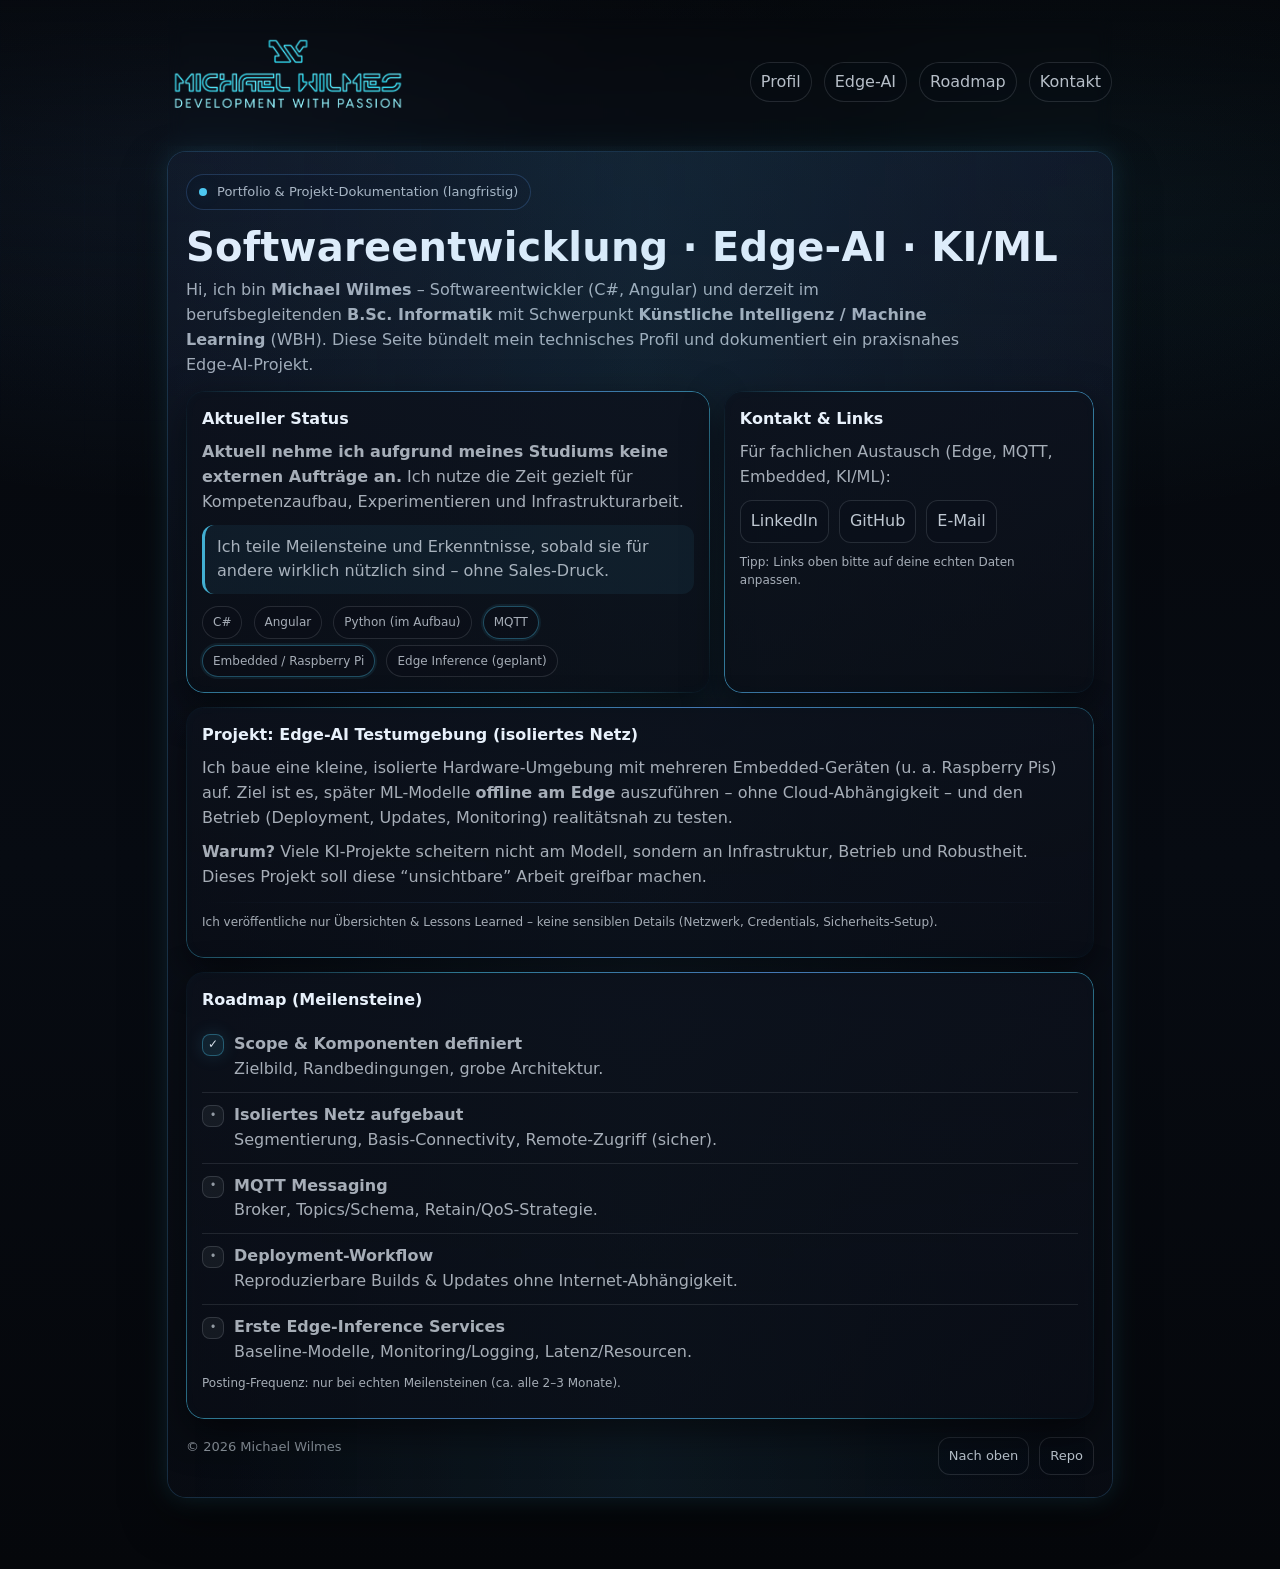
==== commit f510a6b0: "adapt css" ====
--- a/index.html
+++ b/index.html
@@ -115,7 +115,7 @@
     }
 
     /* dezente Tron-Linie */
-    header.site-header::after{
+    /*header.site-header::after{
       content:"";
       position:absolute;
       left:0; right:0;
@@ -124,7 +124,7 @@
       background: linear-gradient(90deg, transparent, rgba(96,165,250,.45), transparent);
       opacity:.60;
       pointer-events:none;
-    }
+    }*/
 
     .brand{
       display:flex;
@@ -168,6 +168,7 @@
        Hero
        ========================================================== */
     .hero{
+      margin-top: 6px;
       position:relative;
       border-radius: var(--radius);
       padding: 22px 18px;
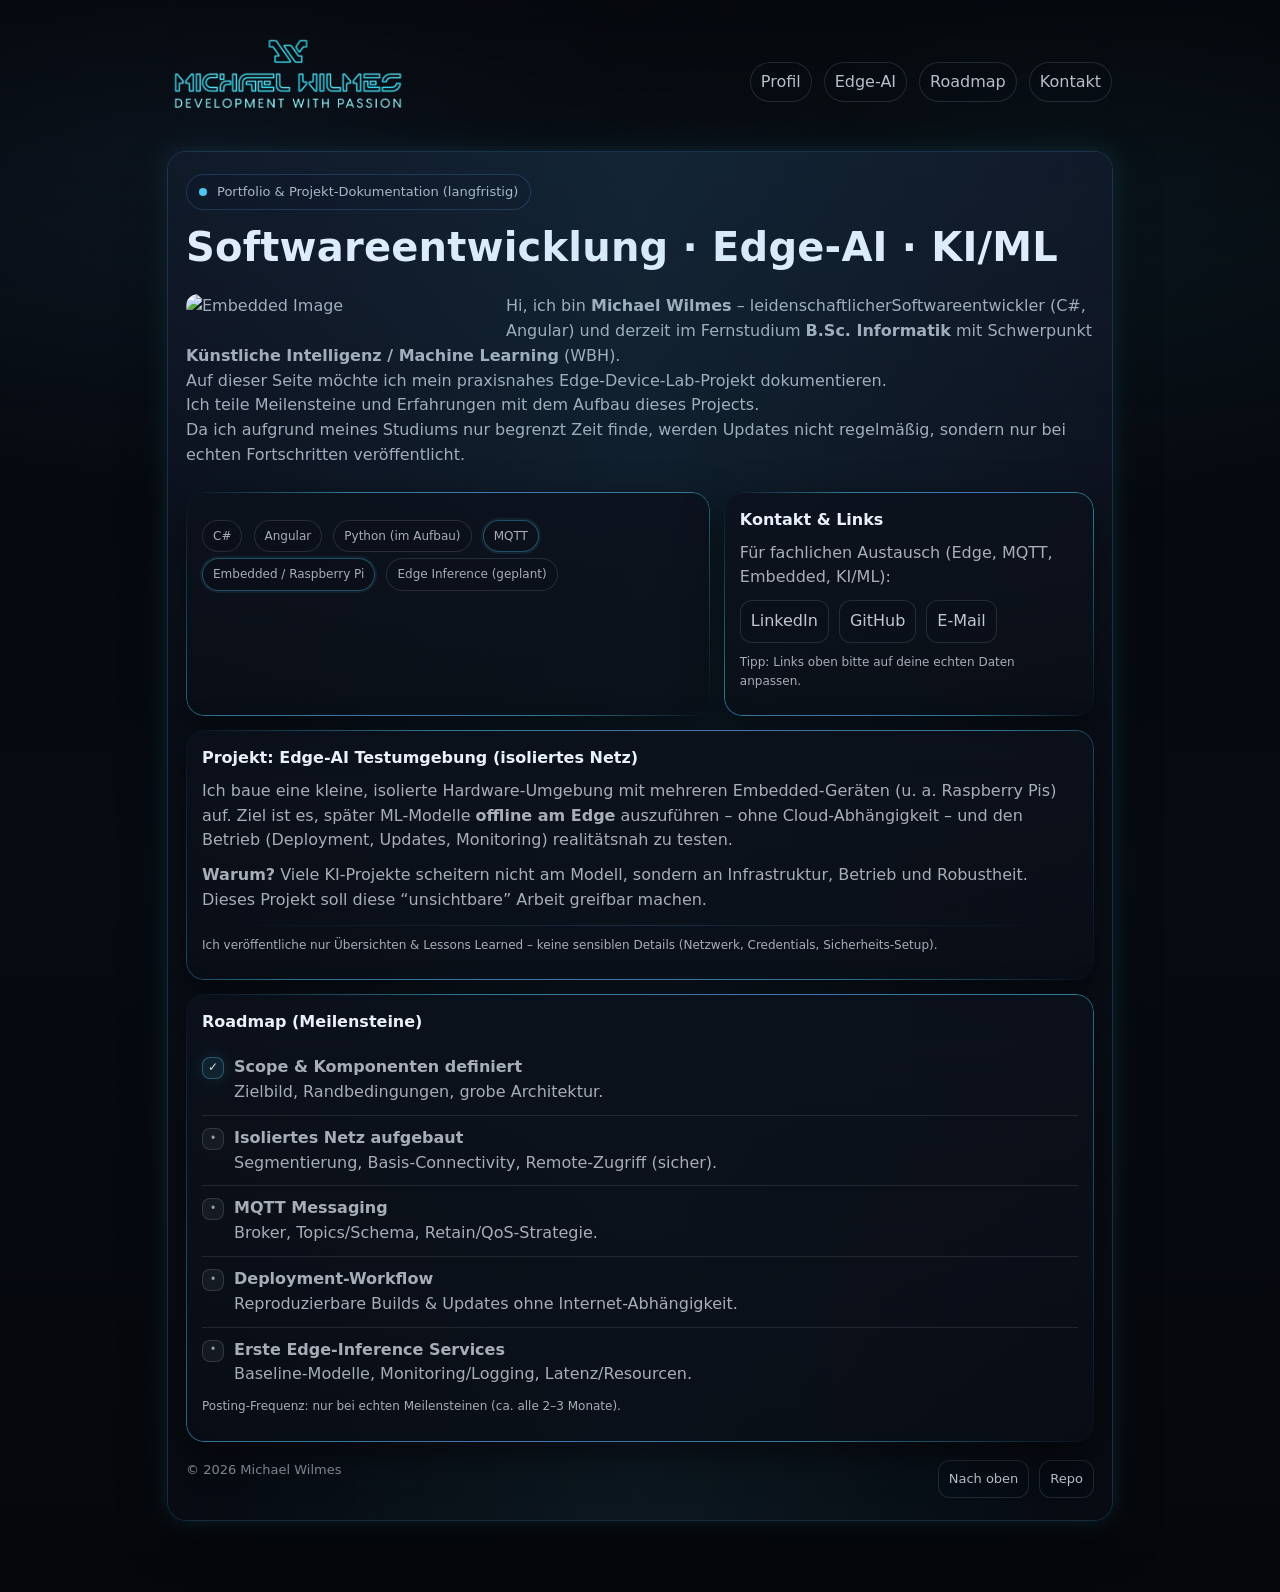
==== commit b6e14840: "adapt web page text and add image" ====
--- a/index.html
+++ b/index.html
@@ -5,404 +5,7 @@
   <meta name="viewport" content="width=device-width, initial-scale=1" />
   <title>Michael Wilmes – Softwareentwicklung · Edge-AI · KI/ML</title>
   <meta name="description" content="Technisches Portfolio & Dokumentation eines Edge-AI-Projekts (Embedded, MQTT, Offline-Inference) – B.Sc. Informatik mit Schwerpunkt KI/ML." />
-
-  <style>
-    /* ==========================================================
-       TRON (dezent, seriös, lesbar) – kompletter Style-Branch
-       ========================================================== */
-
-    :root{
-      --bg0:#05070b;
-      --bg1:#070b12;
-
-      --panelA:rgba(12,17,28,.82);
-      --panelB:rgba(10,14,22,.72);
-
-      --text:#e8f1fb;
-      --muted:rgba(232,241,251,.70);
-
-      --a1:#4cc9f0;   /* neon cyan */
-      --a2:#60a5fa;   /* soft blue */
-      --a3:#22d3ee;   /* bright cyan */
-
-      --line:rgba(232,241,251,.12);
-
-      --shadow:0 14px 38px rgba(0,0,0,.50);
-      --radius:18px;
-      --max:980px;
-
-      --mono: ui-monospace, SFMono-Regular, Menlo, Monaco, Consolas, "Liberation Mono", "Courier New", monospace;
-      --sans: ui-sans-serif, system-ui, -apple-system, Segoe UI, Roboto, Helvetica, Arial, "Apple Color Emoji","Segoe UI Emoji";
-    }
-
-    *{ box-sizing:border-box; }
-    html{ scroll-behavior:smooth; }
-    body{
-      margin:0;
-      font-family:var(--sans);
-      color:var(--text);
-      line-height:1.55;
-
-      background:
-        radial-gradient(1100px 580px at 16% 10%, rgba(96,165,250,.10), transparent 60%),
-        radial-gradient(1000px 600px at 84% 12%, rgba(76,201,240,.08), transparent 55%),
-        linear-gradient(180deg, var(--bg0), var(--bg1) 55%, var(--bg0));
-    }
-
-    /* Top-Fade als Seiten-Overlay (verhindert abgesetzten Header) */
-    body::before{
-      content:"";
-      position:fixed;
-      inset:0;
-      pointer-events:none;
-      z-index:5;
-      background: linear-gradient(
-        180deg,
-        rgba(5,7,11,.55) 0%,
-        rgba(5,7,11,.22) 18%,
-        rgba(5,7,11,.06) 32%,
-        transparent 46%
-      );
-    }
-
-    /* Subtiles Tron-Grid (maskiert) */
-    .gridlines{
-      position:fixed;
-      inset:0;
-      pointer-events:none;
-      z-index:1;
-      opacity:.45;
-      background:
-        linear-gradient(to right, rgba(96,165,250,.07) 1px, transparent 1px),
-        linear-gradient(to bottom, rgba(96,165,250,.05) 1px, transparent 1px);
-      background-size:84px 84px;
-      mask-image: radial-gradient(920px 520px at 28% 20%, rgba(0,0,0,.88), transparent 72%);
-    }
-
-    a{
-      color:var(--text);
-      text-decoration:none;
-      border-bottom:1px solid rgba(232,241,251,.22);
-    }
-    a:hover{ border-bottom-color:rgba(232,241,251,.55); }
-
-    .wrap{
-      position:relative;
-      z-index:10;
-      max-width:var(--max);
-      margin:0 auto;
-      padding: 18px 18px 72px;
-    }
-
-    /* ==========================================================
-       Header (Logo groß genug, kein Balken)
-       ========================================================== */
-    header.site-header{
-      position:sticky;
-      top:0;
-      z-index:30;
-
-      display:flex;
-      align-items:center;
-      justify-content:space-between;
-      gap:14px;
-
-      padding: 16px 0 16px;
-
-      background: transparent;
-      backdrop-filter: blur(8px);
-      -webkit-backdrop-filter: blur(8px);
-    }
-
-    /* dezente Tron-Linie */
-    /*header.site-header::after{
-      content:"";
-      position:absolute;
-      left:0; right:0;
-      bottom: 6px;
-      height:1px;
-      background: linear-gradient(90deg, transparent, rgba(96,165,250,.45), transparent);
-      opacity:.60;
-      pointer-events:none;
-    }*/
-
-    .brand{
-      display:flex;
-      align-items:center;
-      min-height:56px;
-      margin-bottom: 1rem;
-    }
-
-    .brand img.logo{
-      height: 80px;           /* wichtig: sichtbar & wertig */
-      width: auto;
-      display:block;
-      opacity: .98;
-      margin-left:-80px;
-      _filter: drop-shadow(0 0 14px rgba(76,201,240,.22));
-      _transform: translateY(1px); /* optische Stabilität */
-    }
-
-    nav.main-nav{
-      display:flex;
-      gap:12px;
-      flex-wrap:wrap;
-      align-items:center;
-    }
-
-    nav.main-nav a{
-      border-bottom:none;
-      padding:7px 10px;
-      border-radius:999px;
-      border:1px solid rgba(232,241,251,.12);
-      background: rgba(10,14,22,.18);
-      color:rgba(232,241,251,.78);
-    }
-    nav.main-nav a:hover{
-      border-color: rgba(76,201,240,.32);
-      box-shadow: 0 0 14px rgba(76,201,240,.18);
-      color: rgba(232,241,251,.95);
-    }
-
-    /* ==========================================================
-       Hero
-       ========================================================== */
-    .hero{
-      margin-top: 6px;
-      position:relative;
-      border-radius: var(--radius);
-      padding: 22px 18px;
-      background: linear-gradient(180deg, rgba(12,17,28,.90), rgba(10,14,22,.66));
-      box-shadow:
-        0 0 0 1px rgba(96,165,250,.18),
-        0 0 26px rgba(76,201,240,.16),
-        0 20px 44px rgba(0,0,0,.55);
-      overflow:hidden;
-    }
-    .hero::before{
-      content:"";
-      position:absolute;
-      inset:0;
-      background:
-        linear-gradient(90deg, transparent, rgba(76,201,240,.10), transparent),
-        linear-gradient(180deg, rgba(96,165,250,.10), transparent 45%);
-      opacity:.65;
-      pointer-events:none;
-    }
-
-    .kicker{
-      display:inline-flex;
-      align-items:center;
-      gap:10px;
-      padding:7px 12px;
-      border-radius:999px;
-      border:1px solid rgba(96,165,250,.22);
-      background: rgba(10,14,22,.28);
-      color: rgba(232,241,251,.75);
-      font-size:13px;
-    }
-    .kicker .dot{
-      width:8px; height:8px; border-radius:999px;
-      background: var(--a1);
-      box-shadow: 0 0 18px rgba(76,201,240,.20);
-    }
-
-    h1{
-      margin: 14px 0 8px;
-      font-size: clamp(26px, 4vw, 40px);
-      line-height:1.15;
-      letter-spacing:.2px;
-    }
-    .sub{ margin:0; color: var(--muted); max-width: 76ch; }
-
-    /* ==========================================================
-       Grid
-       ========================================================== */
-    .grid{
-      display:grid;
-      grid-template-columns: repeat(12, 1fr);
-      gap:14px;
-      margin-top:14px;
-    }
-    .span-7{ grid-column: span 7; }
-    .span-5{ grid-column: span 5; }
-    .span-12{ grid-column: span 12; }
-
-    /* ==========================================================
-       Cards: Tron-Rahmen stabil + Corner-Segmente (CSS-only)
-       ========================================================== */
-    .card{
-      position:relative;
-      border-radius: var(--radius);
-      padding: 16px;
-      background: linear-gradient(180deg, var(--panelA), var(--panelB));
-      box-shadow: var(--shadow);
-      overflow:hidden;
-    }
-
-    /* Gradient Border (1px) */
-    .card::before{
-      content:"";
-      position:absolute;
-      inset:0;
-      border-radius:inherit;
-      padding:1px;
-      background: linear-gradient(120deg,
-        transparent 0%,
-        rgba(76,201,240,.78) 24%,
-        rgba(96,165,250,.96) 50%,
-        rgba(76,201,240,.78) 76%,
-        transparent 100%);
-      -webkit-mask:
-        linear-gradient(#000 0 0) content-box,
-        linear-gradient(#000 0 0);
-      -webkit-mask-composite: xor;
-              mask-composite: exclude;
-      pointer-events:none;
-      opacity:.72;
-    }
-
-    /* Corner Segments (rein grafisch, bricht nie Layout) */
-    .card{
-      --c: rgba(96,165,250,.92);
-      --cw: 18px;  /* Corner-Länge */
-      --ct: 2px;   /* Corner-Dicke */
-      --ci: 10px;  /* Corner-Inset */
-    }
-    .card .corners{
-      position:absolute;
-      inset:0;
-      border-radius:inherit;
-      pointer-events:none;
-      background:
-        /* TL */
-        linear-gradient(var(--c),var(--c)) left  var(--ci) top    var(--ci) / var(--cw) var(--ct) no-repeat,
-        linear-gradient(var(--c),var(--c)) left  var(--ci) top    var(--ci) / var(--ct) var(--cw) no-repeat,
-        /* TR */
-        linear-gradient(var(--c),var(--c)) right var(--ci) top    var(--ci) / var(--cw) var(--ct) no-repeat,
-        linear-gradient(var(--c),var(--c)) right var(--ci) top    var(--ci) / var(--ct) var(--cw) no-repeat,
-        /* BL */
-        linear-gradient(var(--c),var(--c)) left  var(--ci) bottom var(--ci) / var(--cw) var(--ct) no-repeat,
-        linear-gradient(var(--c),var(--c)) left  var(--ci) bottom var(--ci) / var(--ct) var(--cw) no-repeat,
-        /* BR */
-        linear-gradient(var(--c),var(--c)) right var(--ci) bottom var(--ci) / var(--cw) var(--ct) no-repeat,
-        linear-gradient(var(--c),var(--c)) right var(--ci) bottom var(--ci) / var(--ct) var(--cw) no-repeat;
-      filter: drop-shadow(0 0 10px rgba(76,201,240,.14));
-      opacity:.78;
-    }
-
-    /* Subtiles Glow (hover) */
-    .card::after{
-      content:"";
-      position:absolute;
-      inset:-1px;
-      border-radius:inherit;
-      box-shadow:
-        0 0 18px rgba(76,201,240,.18),
-        inset 0 0 14px rgba(76,201,240,.06);
-      opacity:.50;
-      pointer-events:none;
-      transition: opacity .18s ease;
-    }
-    .card:hover::after{ opacity:.80; }
-
-    .card h2{ margin:0 0 8px; font-size:16px; }
-    .card p{ margin:0 0 10px; color: var(--muted); }
-
-    .note{
-      border-left: 3px solid rgba(76,201,240,.85);
-      padding: 10px 12px;
-      background: rgba(76,201,240,.07);
-      border-radius: 12px;
-      color: var(--muted);
-    }
-
-    .badges{ margin-top: 6px; }
-    .badge{
-      display:inline-block;
-      padding:6px 10px;
-      border-radius:999px;
-      border:1px solid rgba(232,241,251,.12);
-      background: rgba(10,14,22,.20);
-      color: rgba(232,241,251,.70);
-      font-size:12px;
-      margin: 6px 6px 0 0;
-    }
-    .badge.accent{
-      border-color: rgba(76,201,240,.35);
-      box-shadow: 0 0 0 2px rgba(76,201,240,.08);
-    }
-
-    .links{ display:flex; gap:10px; flex-wrap:wrap; }
-    .links a{
-      border-bottom:none;
-      padding:8px 10px;
-      border-radius: 12px;
-      border:1px solid rgba(232,241,251,.12);
-      background: rgba(10,14,22,.18);
-      color: rgba(232,241,251,.82);
-    }
-    .links a:hover{
-      border-color: rgba(76,201,240,.32);
-      box-shadow: 0 0 14px rgba(76,201,240,.16);
-    }
-
-    .divider{
-      height:1px;
-      background: linear-gradient(90deg, transparent, rgba(96,165,250,.25), transparent);
-      margin-top: 12px;
-      opacity: .75;
-    }
-
-    /* Roadmap */
-    .roadmap{ list-style:none; padding:0; margin:10px 0 0; }
-    .roadmap li{
-      display:flex;
-      gap:10px;
-      align-items:flex-start;
-      padding:10px 0;
-      border-top:1px solid rgba(232,241,251,.10);
-      color: var(--muted);
-    }
-    .roadmap li:first-child{ border-top:none; }
-    .check, .todo{
-      width:22px; height:22px;
-      border-radius:8px;
-      display:grid; place-items:center;
-      flex:0 0 auto;
-      margin-top:2px;
-      font-family:var(--mono);
-      font-size:12px;
-      border:1px solid rgba(232,241,251,.14);
-    }
-    .check{
-      background: rgba(76,201,240,.10);
-      border-color: rgba(76,201,240,.35);
-      box-shadow: 0 0 18px rgba(76,201,240,.14);
-      color: rgba(232,241,251,.92);
-    }
-    .todo{
-      background: rgba(232,241,251,.05);
-      color: rgba(232,241,251,.60);
-    }
-
-    footer{
-      margin-top:18px;
-      color: rgba(232,241,251,.60);
-      font-size:13px;
-      display:flex;
-      justify-content:space-between;
-      gap:10px;
-      flex-wrap:wrap;
-    }
-    .small{ color: rgba(232,241,251,.58); font-size:12px; }
-
-    @media (max-width: 860px){
-      .span-7, .span-5{ grid-column: span 12; }
-      nav.main-nav{ display:none; }
-      .brand img.logo{ height: 44px; }
-    }
-  </style>
+  <link rel="stylesheet" href="./assets/style/main.css" />
 </head>
 
 <body>
@@ -428,21 +31,21 @@
 
       <h1>Softwareentwicklung · Edge-AI · KI/ML</h1>
       <p class="sub">
-        Hi, ich bin <strong>Michael Wilmes</strong> – Softwareentwickler (C#, Angular) und derzeit im berufsbegleitenden
+          <img 
+            src="https://drive.google.com/thumbnail?id=1YZ-4ZbyQ8lAnsT6J1H68T1Jt5QmZ13tj&sz=w1000" 
+            alt="Embedded Image"
+            width="300"
+            style="float: left; margin: 0 20px 12px 0; border-radius: 12px;"
+          >
+        Hi, ich bin <strong>Michael Wilmes</strong> – leidenschaftlicherSoftwareentwickler (C#, Angular) und derzeit im Fernstudium
         <strong>B.Sc. Informatik</strong> mit Schwerpunkt <strong>Künstliche Intelligenz / Machine Learning</strong> (WBH).
-        Diese Seite bündelt mein technisches Profil und dokumentiert ein praxisnahes Edge-AI-Projekt.
+        <br>Auf dieser Seite möchte ich mein praxisnahes Edge-Device-Lab-Projekt dokumentieren.
+        <br>Ich teile Meilensteine und Erfahrungen mit dem Aufbau dieses Projects. 
+        <br>Da ich aufgrund meines Studiums nur begrenzt Zeit finde, werden Updates nicht regelmäßig, sondern nur bei echten Fortschritten veröffentlicht.
       </p>
 
       <div class="grid">
         <div class="card span-7">
-          <h2>Aktueller Status</h2>
-          <p>
-            <strong>Aktuell nehme ich aufgrund meines Studiums keine externen Aufträge an.</strong>
-            Ich nutze die Zeit gezielt für Kompetenzaufbau, Experimentieren und Infrastrukturarbeit.
-          </p>
-          <div class="note">
-            Ich teile Meilensteine und Erkenntnisse, sobald sie für andere wirklich nützlich sind – ohne Sales-Druck.
-          </div>
 
           <div class="badges">
             <span class="badge">C#</span>
--- a/assets/style/main.css
+++ b/assets/style/main.css
@@ -0,0 +1,389 @@
+/* ==========================================================
+   TRON (dezent, seriös, lesbar) – kompletter Style-Branch
+   ========================================================== */
+
+:root{
+  --bg0:#05070b;
+  --bg1:#070b12;
+
+  --panelA:rgba(12,17,28,.82);
+  --panelB:rgba(10,14,22,.72);
+
+  --text:#e8f1fb;
+  --muted:rgba(232,241,251,.70);
+
+  --a1:#4cc9f0;   /* neon cyan */
+  --a2:#60a5fa;   /* soft blue */
+  --a3:#22d3ee;   /* bright cyan */
+
+  --line:rgba(232,241,251,.12);
+
+  --shadow:0 14px 38px rgba(0,0,0,.50);
+  --radius:18px;
+  --max:980px;
+
+  --mono: ui-monospace, SFMono-Regular, Menlo, Monaco, Consolas, "Liberation Mono", "Courier New", monospace;
+  --sans: ui-sans-serif, system-ui, -apple-system, Segoe UI, Roboto, Helvetica, Arial, "Apple Color Emoji","Segoe UI Emoji";
+}
+
+*{ box-sizing:border-box; }
+html{ scroll-behavior:smooth; }
+body{
+  margin:0;
+  font-family:var(--sans);
+  color:var(--text);
+  line-height:1.55;
+
+  background:
+    radial-gradient(1100px 580px at 16% 10%, rgba(96,165,250,.10), transparent 60%),
+    radial-gradient(1000px 600px at 84% 12%, rgba(76,201,240,.08), transparent 55%),
+    linear-gradient(180deg, var(--bg0), var(--bg1) 55%, var(--bg0));
+}
+
+/* Top-Fade als Seiten-Overlay (verhindert abgesetzten Header) */
+body::before{
+  content:"";
+  position:fixed;
+  inset:0;
+  pointer-events:none;
+  z-index:5;
+  background: linear-gradient(
+    180deg,
+    rgba(5,7,11,.55) 0%,
+    rgba(5,7,11,.22) 18%,
+    rgba(5,7,11,.06) 32%,
+    transparent 46%
+  );
+}
+
+/* Subtiles Tron-Grid (maskiert) */
+.gridlines{
+  position:fixed;
+  inset:0;
+  pointer-events:none;
+  z-index:1;
+  opacity:.45;
+  background:
+    linear-gradient(to right, rgba(96,165,250,.07) 1px, transparent 1px),
+    linear-gradient(to bottom, rgba(96,165,250,.05) 1px, transparent 1px);
+  background-size:84px 84px;
+  mask-image: radial-gradient(920px 520px at 28% 20%, rgba(0,0,0,.88), transparent 72%);
+}
+
+a{
+  color:var(--text);
+  text-decoration:none;
+  border-bottom:1px solid rgba(232,241,251,.22);
+}
+a:hover{ border-bottom-color:rgba(232,241,251,.55); }
+
+.wrap{
+  position:relative;
+  z-index:10;
+  max-width:var(--max);
+  margin:0 auto;
+  padding: 18px 18px 72px;
+}
+
+/* ==========================================================
+   Header (Logo groß genug, kein Balken)
+   ========================================================== */
+header.site-header{
+  position:sticky;
+  top:0;
+  z-index:30;
+
+  display:flex;
+  align-items:center;
+  justify-content:space-between;
+  gap:14px;
+
+  padding: 16px 0 16px;
+
+  background: transparent;
+  backdrop-filter: blur(8px);
+  -webkit-backdrop-filter: blur(8px);
+}
+
+.brand{
+  display:flex;
+  align-items:center;
+  min-height:56px;
+  margin-bottom: 1rem;
+}
+
+.brand img.logo{
+  height: 80px;
+  width: auto;
+  display:block;
+  opacity: .98;
+  margin-left:-80px;
+}
+
+nav.main-nav{
+  display:flex;
+  gap:12px;
+  flex-wrap:wrap;
+  align-items:center;
+}
+
+nav.main-nav a{
+  border-bottom:none;
+  padding:7px 10px;
+  border-radius:999px;
+  border:1px solid rgba(232,241,251,.12);
+  background: rgba(10,14,22,.18);
+  color:rgba(232,241,251,.78);
+}
+nav.main-nav a:hover{
+  border-color: rgba(76,201,240,.32);
+  box-shadow: 0 0 14px rgba(76,201,240,.18);
+  color: rgba(232,241,251,.95);
+}
+
+/* ==========================================================
+   Hero
+   ========================================================== */
+.hero{
+  margin-top: 6px;
+  position:relative;
+  border-radius: var(--radius);
+  padding: 22px 18px;
+  background: linear-gradient(180deg, rgba(12,17,28,.90), rgba(10,14,22,.66));
+  box-shadow:
+    0 0 0 1px rgba(96,165,250,.18),
+    0 0 26px rgba(76,201,240,.16),
+    0 20px 44px rgba(0,0,0,.55);
+  overflow:hidden;
+}
+.hero::before{
+  content:"";
+  position:absolute;
+  inset:0;
+  background:
+    linear-gradient(90deg, transparent, rgba(76,201,240,.10), transparent),
+    linear-gradient(180deg, rgba(96,165,250,.10), transparent 45%);
+  opacity:.65;
+  pointer-events:none;
+}
+
+.kicker{
+  display:inline-flex;
+  align-items:center;
+  gap:10px;
+  padding:7px 12px;
+  border-radius:999px;
+  border:1px solid rgba(96,165,250,.22);
+  background: rgba(10,14,22,.28);
+  color: rgba(232,241,251,.75);
+  font-size:13px;
+}
+.kicker .dot{
+  width:8px; height:8px; border-radius:999px;
+  background: var(--a1);
+  box-shadow: 0 0 18px rgba(76,201,240,.20);
+}
+
+h1{
+  margin: 14px 0 8px;
+  font-size: clamp(26px, 4vw, 40px);
+  line-height:1.15;
+  letter-spacing:.2px;
+}
+.sub{ margin:1.5rem 0; color: var(--muted); overflow: auto; }
+
+/* ==========================================================
+   Grid
+   ========================================================== */
+.grid{
+  display:grid;
+  grid-template-columns: repeat(12, 1fr);
+  gap:14px;
+  margin-top:14px;
+}
+.span-7{ grid-column: span 7; }
+.span-5{ grid-column: span 5; }
+.span-12{ grid-column: span 12; }
+
+/* ==========================================================
+   Cards: Tron-Rahmen stabil + Corner-Segmente (CSS-only)
+   ========================================================== */
+.card{
+  position:relative;
+  border-radius: var(--radius);
+  padding: 16px;
+  background: linear-gradient(180deg, var(--panelA), var(--panelB));
+  box-shadow: var(--shadow);
+  overflow:hidden;
+}
+
+/* Gradient Border (1px) */
+.card::before{
+  content:"";
+  position:absolute;
+  inset:0;
+  border-radius:inherit;
+  padding:1px;
+  background: linear-gradient(120deg,
+    transparent 0%,
+    rgba(76,201,240,.78) 24%,
+    rgba(96,165,250,.96) 50%,
+    rgba(76,201,240,.78) 76%,
+    transparent 100%);
+  -webkit-mask:
+    linear-gradient(#000 0 0) content-box,
+    linear-gradient(#000 0 0);
+  -webkit-mask-composite: xor;
+          mask-composite: exclude;
+  pointer-events:none;
+  opacity:.72;
+}
+
+/* Corner Segments (rein grafisch, bricht nie Layout) */
+.card{
+  --c: rgba(96,165,250,.92);
+  --cw: 18px;  /* Corner-Länge */
+  --ct: 2px;   /* Corner-Dicke */
+  --ci: 10px;  /* Corner-Inset */
+}
+.card .corners{
+  position:absolute;
+  inset:0;
+  border-radius:inherit;
+  pointer-events:none;
+  background:
+    /* TL */
+    linear-gradient(var(--c),var(--c)) left  var(--ci) top    var(--ci) / var(--cw) var(--ct) no-repeat,
+    linear-gradient(var(--c),var(--c)) left  var(--ci) top    var(--ci) / var(--ct) var(--cw) no-repeat,
+    /* TR */
+    linear-gradient(var(--c),var(--c)) right var(--ci) top    var(--ci) / var(--cw) var(--ct) no-repeat,
+    linear-gradient(var(--c),var(--c)) right var(--ci) top    var(--ci) / var(--ct) var(--cw) no-repeat,
+    /* BL */
+    linear-gradient(var(--c),var(--c)) left  var(--ci) bottom var(--ci) / var(--cw) var(--ct) no-repeat,
+    linear-gradient(var(--c),var(--c)) left  var(--ci) bottom var(--ci) / var(--ct) var(--cw) no-repeat,
+    /* BR */
+    linear-gradient(var(--c),var(--c)) right var(--ci) bottom var(--ci) / var(--cw) var(--ct) no-repeat,
+    linear-gradient(var(--c),var(--c)) right var(--ci) bottom var(--ci) / var(--ct) var(--cw) no-repeat;
+  filter: drop-shadow(0 0 10px rgba(76,201,240,.14));
+  opacity:.78;
+}
+
+/* Subtiles Glow (hover) */
+.card::after{
+  content:"";
+  position:absolute;
+  inset:-1px;
+  border-radius:inherit;
+  box-shadow:
+    0 0 18px rgba(76,201,240,.18),
+    inset 0 0 14px rgba(76,201,240,.06);
+  opacity:.50;
+  pointer-events:none;
+  transition: opacity .18s ease;
+}
+.card:hover::after{ opacity:.80; }
+
+.card h2{ margin:0 0 8px; font-size:16px; }
+.card p{ margin:0 0 10px; color: var(--muted); }
+
+.note{
+  border-left: 3px solid rgba(76,201,240,.85);
+  padding: 10px 12px;
+  background: rgba(76,201,240,.07);
+  border-radius: 12px;
+  color: var(--muted);
+}
+
+.badges{ margin-top: 6px; }
+.badge{
+  display:inline-block;
+  padding:6px 10px;
+  border-radius:999px;
+  border:1px solid rgba(232,241,251,.12);
+  background: rgba(10,14,22,.20);
+  color: rgba(232,241,251,.70);
+  font-size:12px;
+  margin: 6px 6px 0 0;
+}
+.badge.accent{
+  border-color: rgba(76,201,240,.35);
+  box-shadow: 0 0 0 2px rgba(76,201,240,.08);
+}
+
+.links{ display:flex; gap:10px; flex-wrap:wrap; }
+.links a{
+  border-bottom:none;
+  padding:8px 10px;
+  border-radius: 12px;
+  border:1px solid rgba(232,241,251,.12);
+  background: rgba(10,14,22,.18);
+  color: rgba(232,241,251,.82);
+}
+.links a:hover{
+  border-color: rgba(76,201,240,.32);
+  box-shadow: 0 0 14px rgba(76,201,240,.16);
+}
+
+.divider{
+  height:1px;
+  background: linear-gradient(90deg, transparent, rgba(96,165,250,.25), transparent);
+  margin-top: 12px;
+  opacity: .75;
+}
+
+/* Roadmap */
+.roadmap{ list-style:none; padding:0; margin:10px 0 0; }
+.roadmap li{
+  display:flex;
+  gap:10px;
+  align-items:flex-start;
+  padding:10px 0;
+  border-top:1px solid rgba(232,241,251,.10);
+  color: var(--muted);
+}
+.roadmap li:first-child{ border-top:none; }
+.check, .todo{
+  width:22px; height:22px;
+  border-radius:8px;
+  display:grid; place-items:center;
+  flex:0 0 auto;
+  margin-top:2px;
+  font-family:var(--mono);
+  font-size:12px;
+  border:1px solid rgba(232,241,251,.14);
+}
+.check{
+  background: rgba(76,201,240,.10);
+  border-color: rgba(76,201,240,.35);
+  box-shadow: 0 0 18px rgba(76,201,240,.14);
+  color: rgba(232,241,251,.92);
+}
+.todo{
+  background: rgba(232,241,251,.05);
+  color: rgba(232,241,251,.60);
+}
+
+footer{
+  margin-top:18px;
+  color: rgba(232,241,251,.60);
+  font-size:13px;
+  display:flex;
+  justify-content:space-between;
+  gap:10px;
+  flex-wrap:wrap;
+}
+.small{ color: rgba(232,241,251,.58); font-size:12px; }
+
+@media (max-width: 860px){
+  .span-7, .span-5{ grid-column: span 12; }
+  nav.main-nav{ display:none; }
+  .brand img.logo{ height: 44px; }
+
+  .sub img{
+    float: none !important;
+    display: block;
+    margin: 0 auto 16px !important;
+    max-width: 100%;
+    height: auto;
+  }
+}
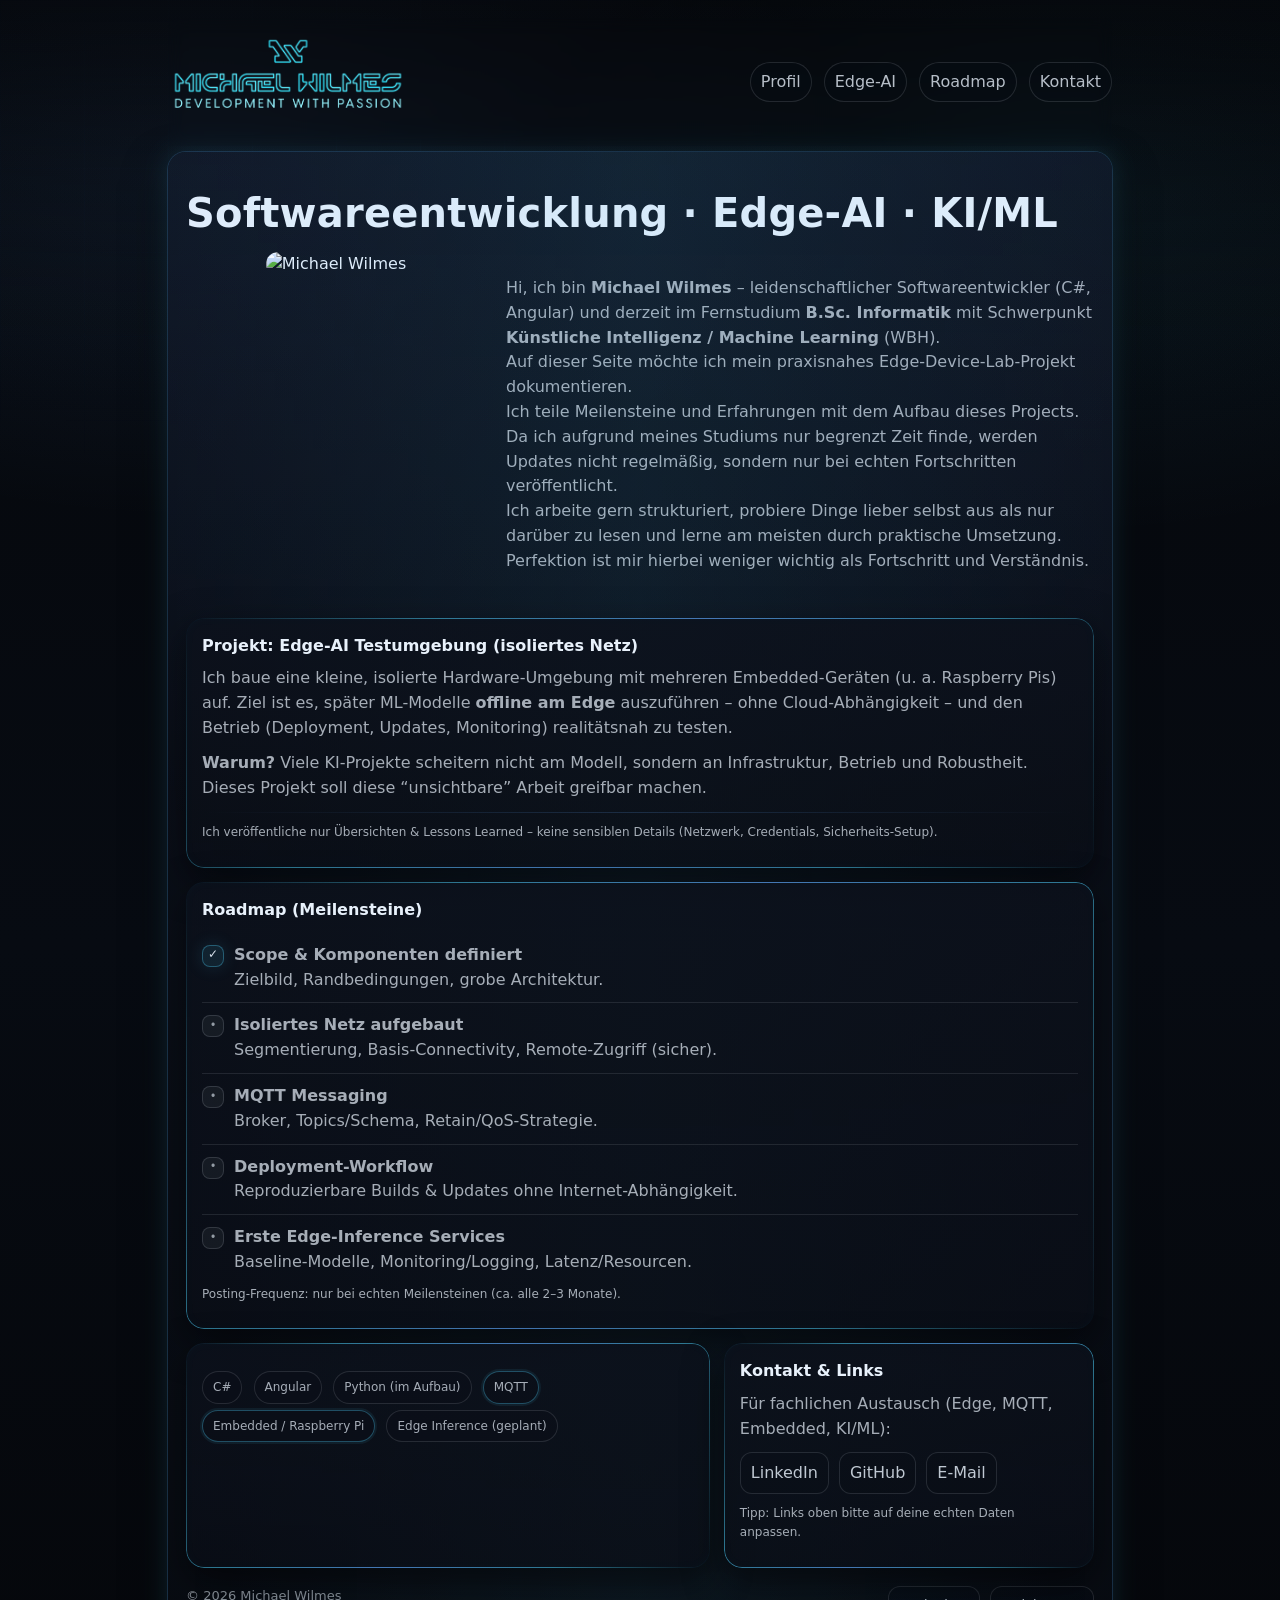
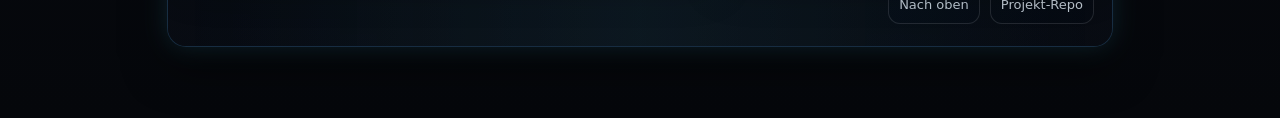
==== commit fe04980d: "intermediate state landing page" ====
--- a/index.html
+++ b/index.html
@@ -27,48 +27,35 @@
     </header>
 
     <section class="hero" id="profil">
-      <span class="kicker"><span class="dot"></span> Portfolio & Projekt-Dokumentation (langfristig)</span>
+      <!--<span class="kicker"><span class="dot"></span> Portfolio & Projekt-Dokumentation (langfristig)</span>-->
 
       <h1>Softwareentwicklung · Edge-AI · KI/ML</h1>
-      <p class="sub">
-          <img 
-            src="https://drive.google.com/thumbnail?id=1YZ-4ZbyQ8lAnsT6J1H68T1Jt5QmZ13tj&sz=w1000" 
-            alt="Embedded Image"
-            width="300"
-            style="float: left; margin: 0 20px 12px 0; border-radius: 12px;"
-          >
-        Hi, ich bin <strong>Michael Wilmes</strong> – leidenschaftlicherSoftwareentwickler (C#, Angular) und derzeit im Fernstudium
-        <strong>B.Sc. Informatik</strong> mit Schwerpunkt <strong>Künstliche Intelligenz / Machine Learning</strong> (WBH).
-        <br>Auf dieser Seite möchte ich mein praxisnahes Edge-Device-Lab-Projekt dokumentieren.
-        <br>Ich teile Meilensteine und Erfahrungen mit dem Aufbau dieses Projects. 
-        <br>Da ich aufgrund meines Studiums nur begrenzt Zeit finde, werden Updates nicht regelmäßig, sondern nur bei echten Fortschritten veröffentlicht.
-      </p>
+      <div>
+          <div class="profile-container">
+          <div class="profile-image">
+            <img 
+              src="https://drive.google.com/thumbnail?id=1YZ-4ZbyQ8lAnsT6J1H68T1Jt5QmZ13tj&sz=w1000" 
+              alt="Michael Wilmes"
+              style="border-radius: 12px; max-width: 100%; height: auto;"
+            >
+            
+          </div>
+      
+          <div class="profile-text">
+            <p class="sub">
+              Hi, ich bin <strong>Michael Wilmes</strong> – leidenschaftlicher Softwareentwickler (C#, Angular) und derzeit im Fernstudium
+              <strong>B.Sc. Informatik</strong> mit Schwerpunkt <strong>Künstliche Intelligenz / Machine Learning</strong> (WBH).
+              <br>Auf dieser Seite möchte ich mein praxisnahes Edge-Device-Lab-Projekt dokumentieren.
+              <br>Ich teile Meilensteine und Erfahrungen mit dem Aufbau dieses Projects. 
+              <br>Da ich aufgrund meines Studiums nur begrenzt Zeit finde, werden Updates nicht regelmäßig, sondern nur bei echten Fortschritten veröffentlicht.
+              <br>Ich arbeite gern strukturiert, probiere Dinge lieber selbst aus als nur darüber zu lesen und lerne am meisten durch praktische Umsetzung. 
+              <br>Perfektion ist mir hierbei weniger wichtig als Fortschritt und Verständnis.
+            </p>
+          </div>
+      </div>
+      </div>
 
       <div class="grid">
-        <div class="card span-7">
-
-          <div class="badges">
-            <span class="badge">C#</span>
-            <span class="badge">Angular</span>
-            <span class="badge">Python (im Aufbau)</span>
-            <span class="badge accent">MQTT</span>
-            <span class="badge accent">Embedded / Raspberry Pi</span>
-            <span class="badge">Edge Inference (geplant)</span>
-          </div>
-        </div>
-
-        <div class="card span-5" id="kontakt">
-
-          <h2>Kontakt & Links</h2>
-          <p>Für fachlichen Austausch (Edge, MQTT, Embedded, KI/ML):</p>
-          <div class="links">
-            <a href="https://www.linkedin.com/in/DEIN-LINKEDIN" target="_blank" rel="noreferrer">LinkedIn</a>
-            <a href="https://github.com/michael-wilmes" target="_blank" rel="noreferrer">GitHub</a>
-            <a href="mailto:DEINE-MAIL@DOMAIN.TLD">E-Mail</a>
-          </div>
-          <p class="small" style="margin-top:10px;">Tipp: Links oben bitte auf deine echten Daten anpassen.</p>
-        </div>
-
         <div class="card span-12" id="projekt">
 
           <h2>Projekt: Edge-AI Testumgebung (isoliertes Netz)</h2>
@@ -113,13 +100,37 @@
           </ul>
           <p class="small">Posting-Frequenz: nur bei echten Meilensteinen (ca. alle 2–3 Monate).</p>
         </div>
+
+                <div class="card span-7">
+
+          <div class="badges">
+            <span class="badge">C#</span>
+            <span class="badge">Angular</span>
+            <span class="badge">Python (im Aufbau)</span>
+            <span class="badge accent">MQTT</span>
+            <span class="badge accent">Embedded / Raspberry Pi</span>
+            <span class="badge">Edge Inference (geplant)</span>
+          </div>
+        </div>
+
+        <div class="card span-5" id="kontakt">
+
+          <h2>Kontakt & Links</h2>
+          <p>Für fachlichen Austausch (Edge, MQTT, Embedded, KI/ML):</p>
+          <div class="links">
+            <a href="https://www.linkedin.com/in/michael-wilmes-bb727391/" target="_blank" rel="noreferrer">LinkedIn</a>
+            <a href="https://github.com/michael-wilmes" target="_blank" rel="noreferrer">GitHub</a>
+            <a href="mailto:micha.wilmes@outlook.com">E-Mail</a>
+          </div>
+          <p class="small" style="margin-top:10px;">Tipp: Links oben bitte auf deine echten Daten anpassen.</p>
+        </div>
       </div>
 
       <footer>
         <div>© <span id="year"></span> Michael Wilmes</div>
         <div class="links">
           <a href="#profil">Nach oben</a>
-          <a href="https://github.com/michael-wilmes/michael-wilmes.github.io" target="_blank" rel="noreferrer">Repo</a>
+          <a href="https://github.com/Michael-Wilmes/CoSiLoN-Lab" target="_blank" rel="noreferrer">Projekt-Repo</a>
         </div>
       </footer>
     </section>
--- a/assets/style/main.css
+++ b/assets/style/main.css
@@ -8,6 +8,8 @@
 
   --panelA:rgba(12,17,28,.82);
   --panelB:rgba(10,14,22,.72);
+
+
 
   --text:#e8f1fb;
   --muted:rgba(232,241,251,.70);
@@ -185,10 +187,11 @@
 }
 
 h1{
-  margin: 14px 0 8px;
+  margin: 1rem 0;
   font-size: clamp(26px, 4vw, 40px);
   line-height:1.15;
   letter-spacing:.2px;
+
 }
 .sub{ margin:1.5rem 0; color: var(--muted); overflow: auto; }
 
@@ -374,10 +377,62 @@
 }
 .small{ color: rgba(232,241,251,.58); font-size:12px; }
 
+.profile-container {
+  display: grid;
+  grid-template-columns: 300px 1fr;
+  grid-template-rows: auto auto;
+  gap: 20px;
+  margin-bottom: 20px;
+}
+
+.profile-image {
+  grid-column: 1;
+  grid-row: 1;
+  display: flex;
+  justify-content: center;
+  align-items: flex-start;
+}
+
+.profile-image img {
+  display: block;
+}
+
+.profile-text {
+  grid-column: 2;
+  grid-row: 1 / 3;
+}
+
+.profile-contact {
+  grid-column: 1;
+  grid-row: 2;
+}
+
+@media (max-width: 860px) {
+  .profile-container {
+    grid-template-columns: 1fr;
+    grid-template-rows: auto auto auto;
+  }
+  
+  .profile-image {
+    grid-column: 1;
+    grid-row: 1;
+    text-align: center;
+  }
+  
+  .profile-text {
+    grid-column: 1;
+    grid-row: 2;
+  }
+  
+  .profile-contact {
+    grid-column: 1;
+    grid-row: 3;
+  }
+}
+
 @media (max-width: 860px){
   .span-7, .span-5{ grid-column: span 12; }
   nav.main-nav{ display:none; }
-  .brand img.logo{ height: 44px; }
 
   .sub img{
     float: none !important;
